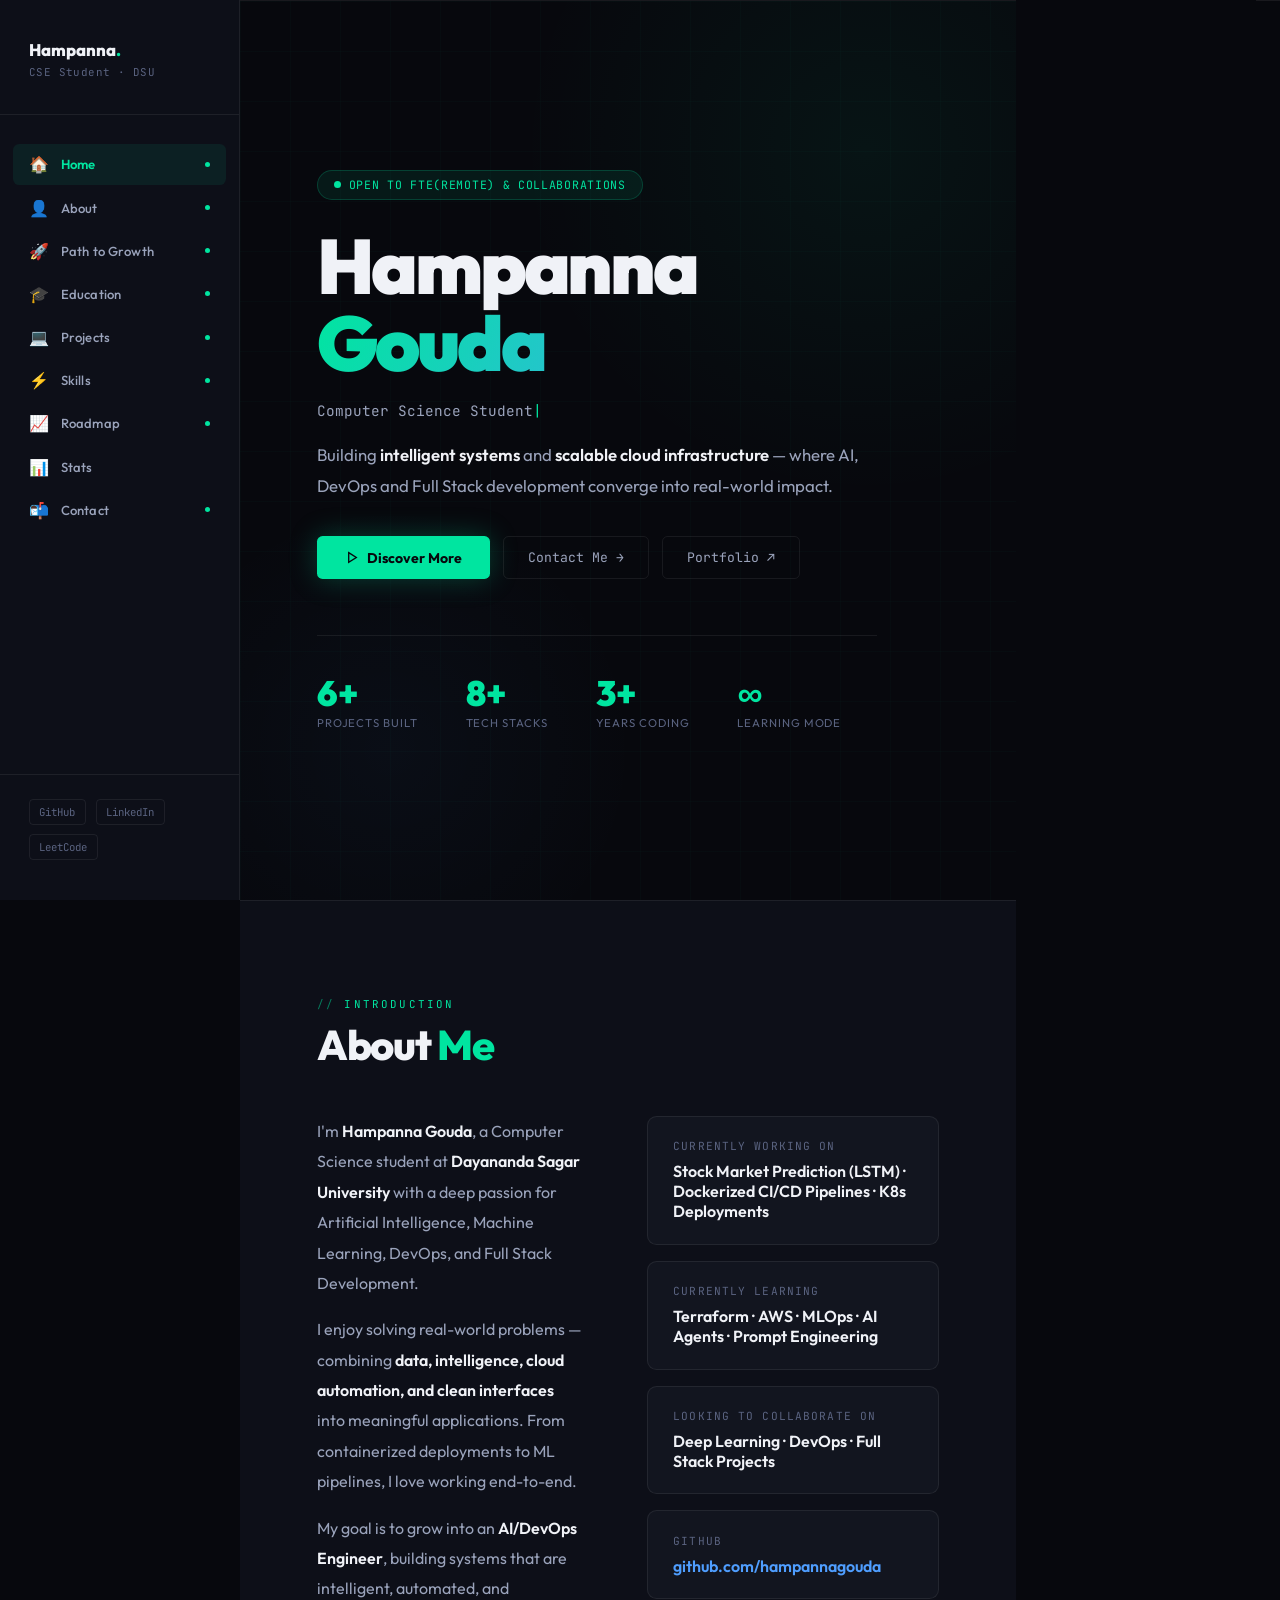
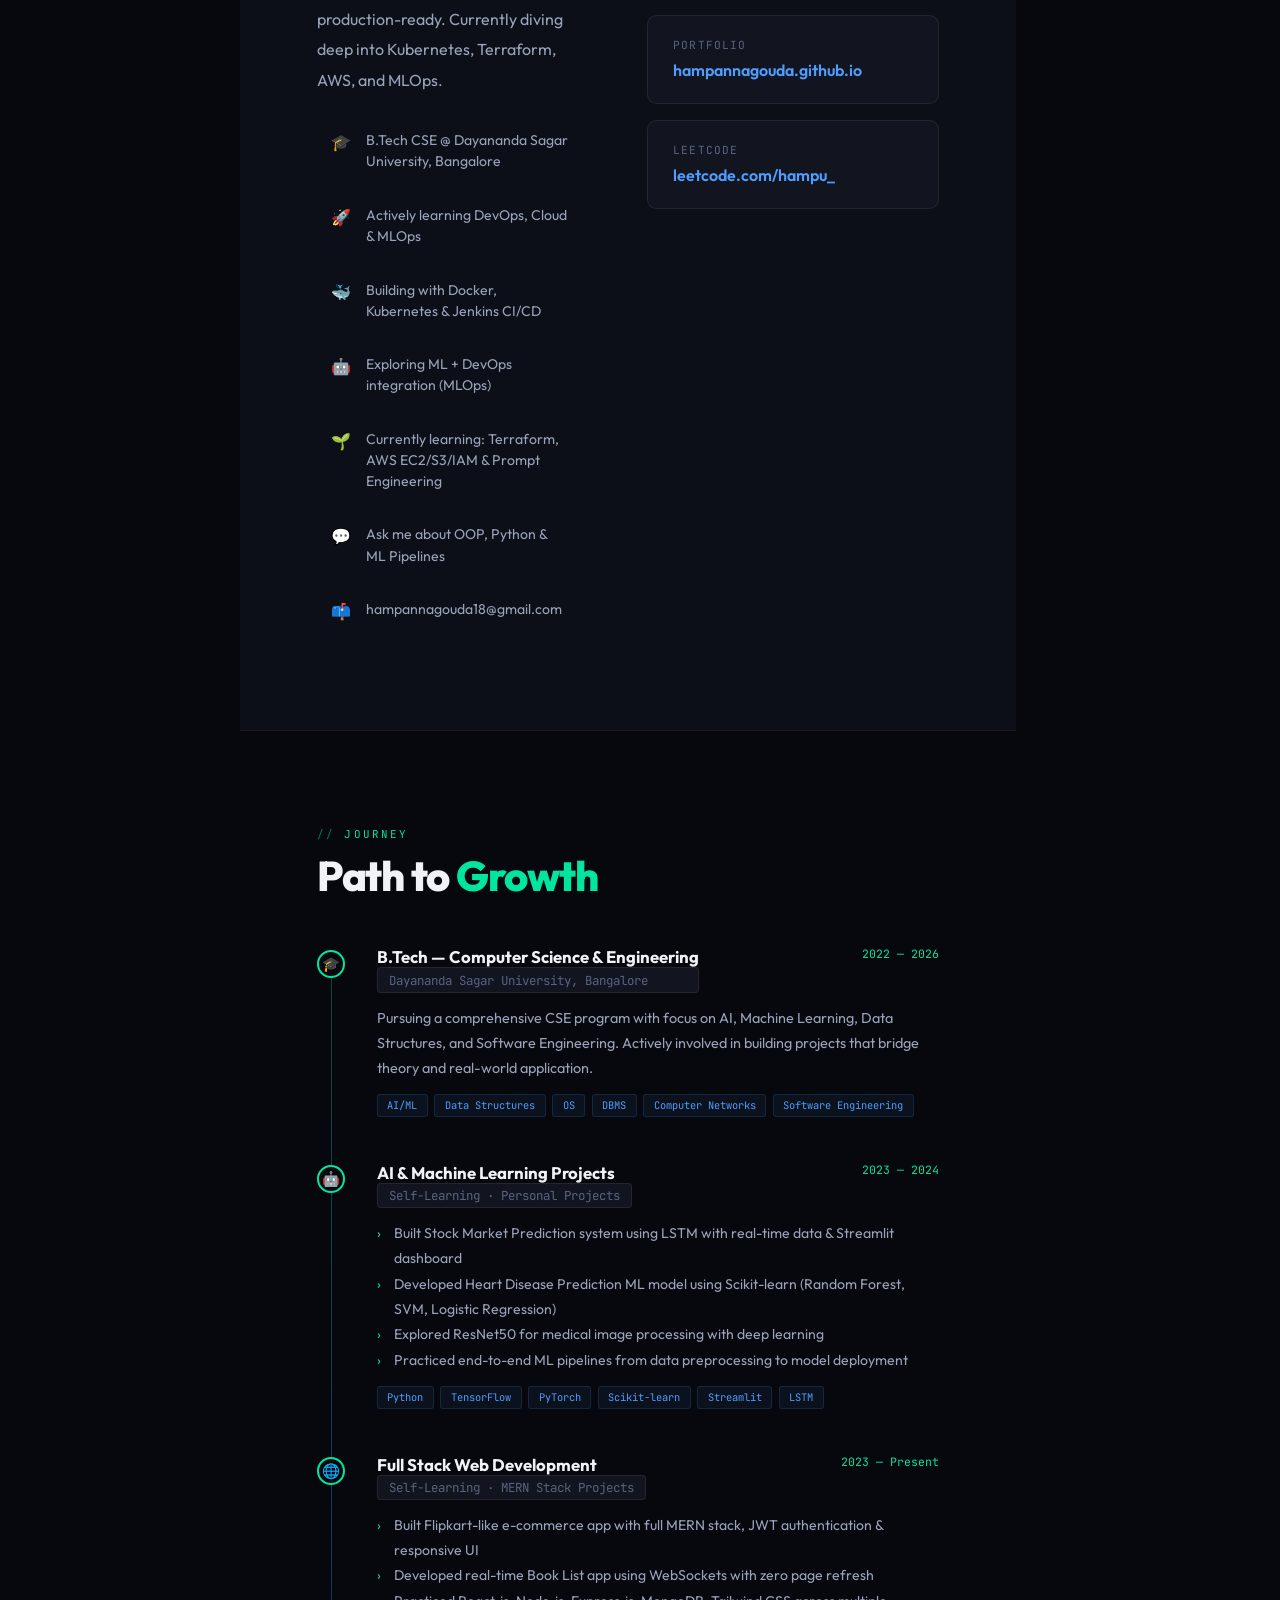
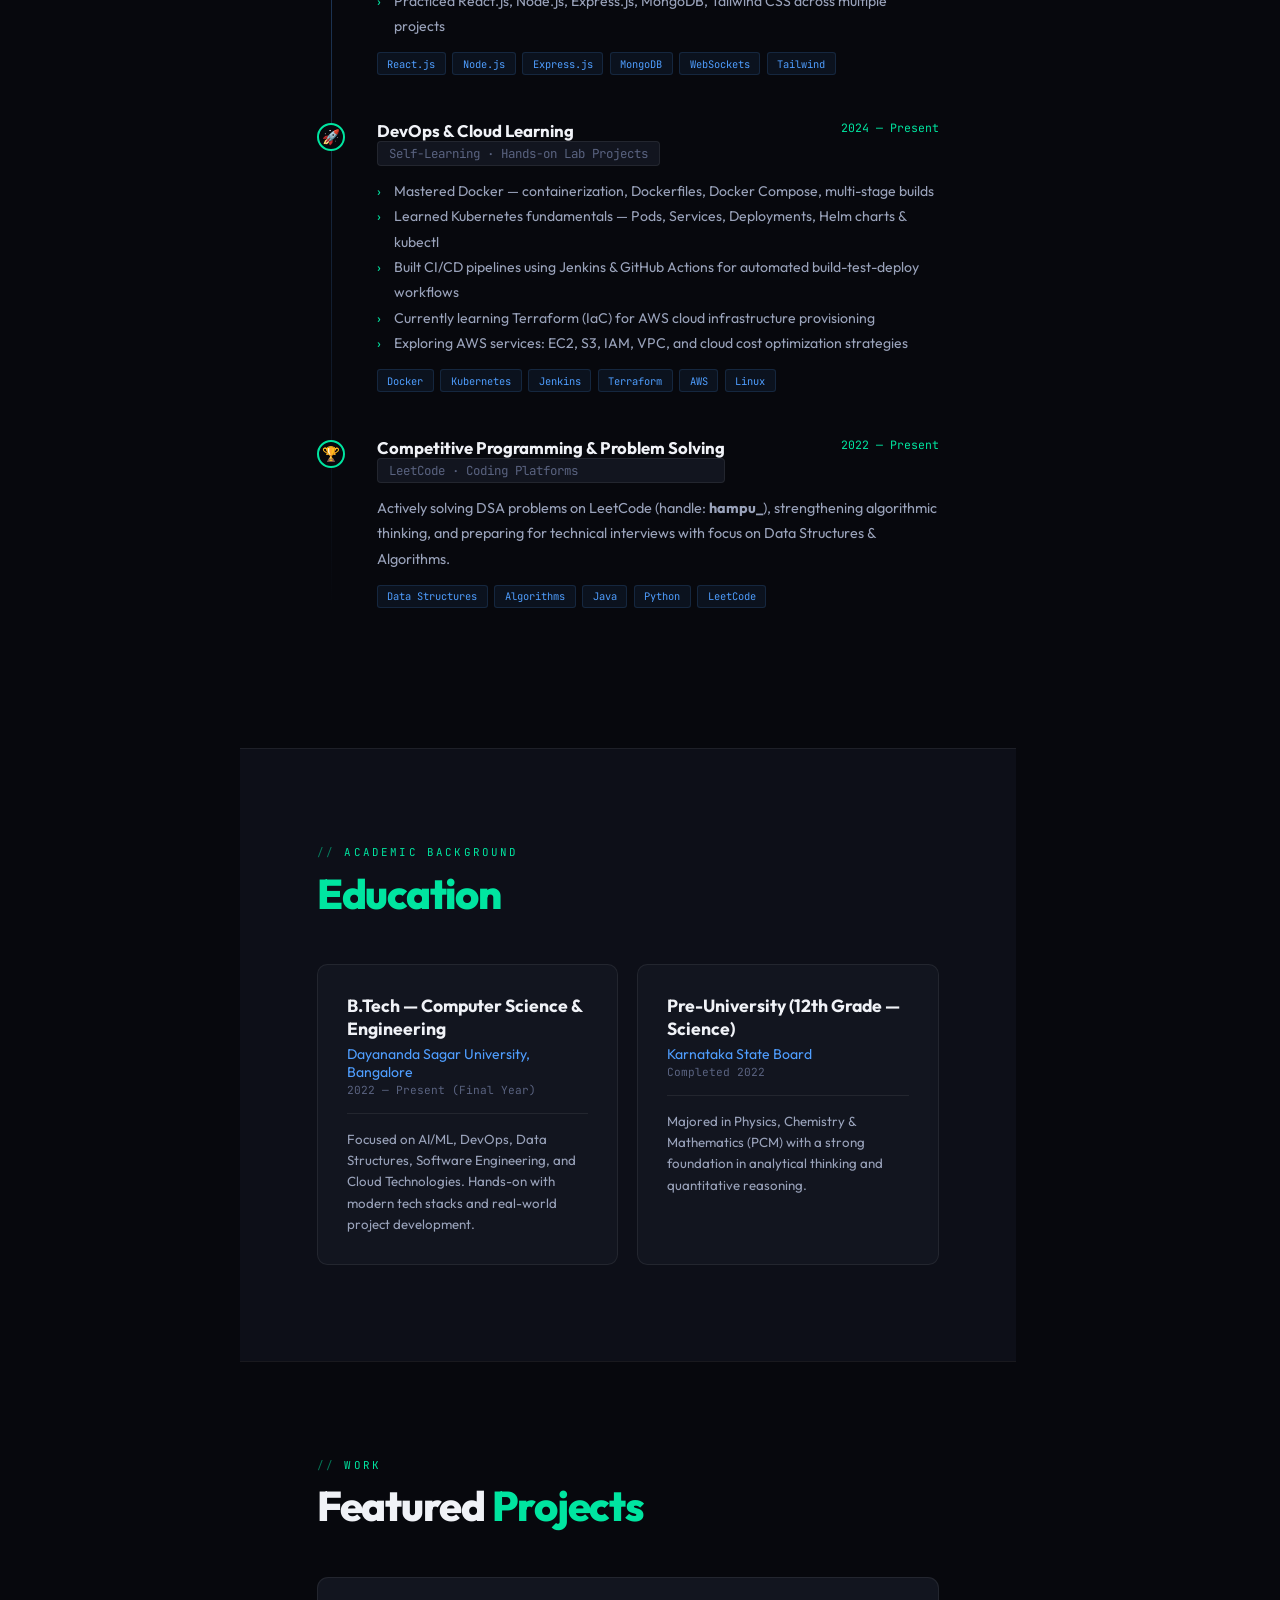
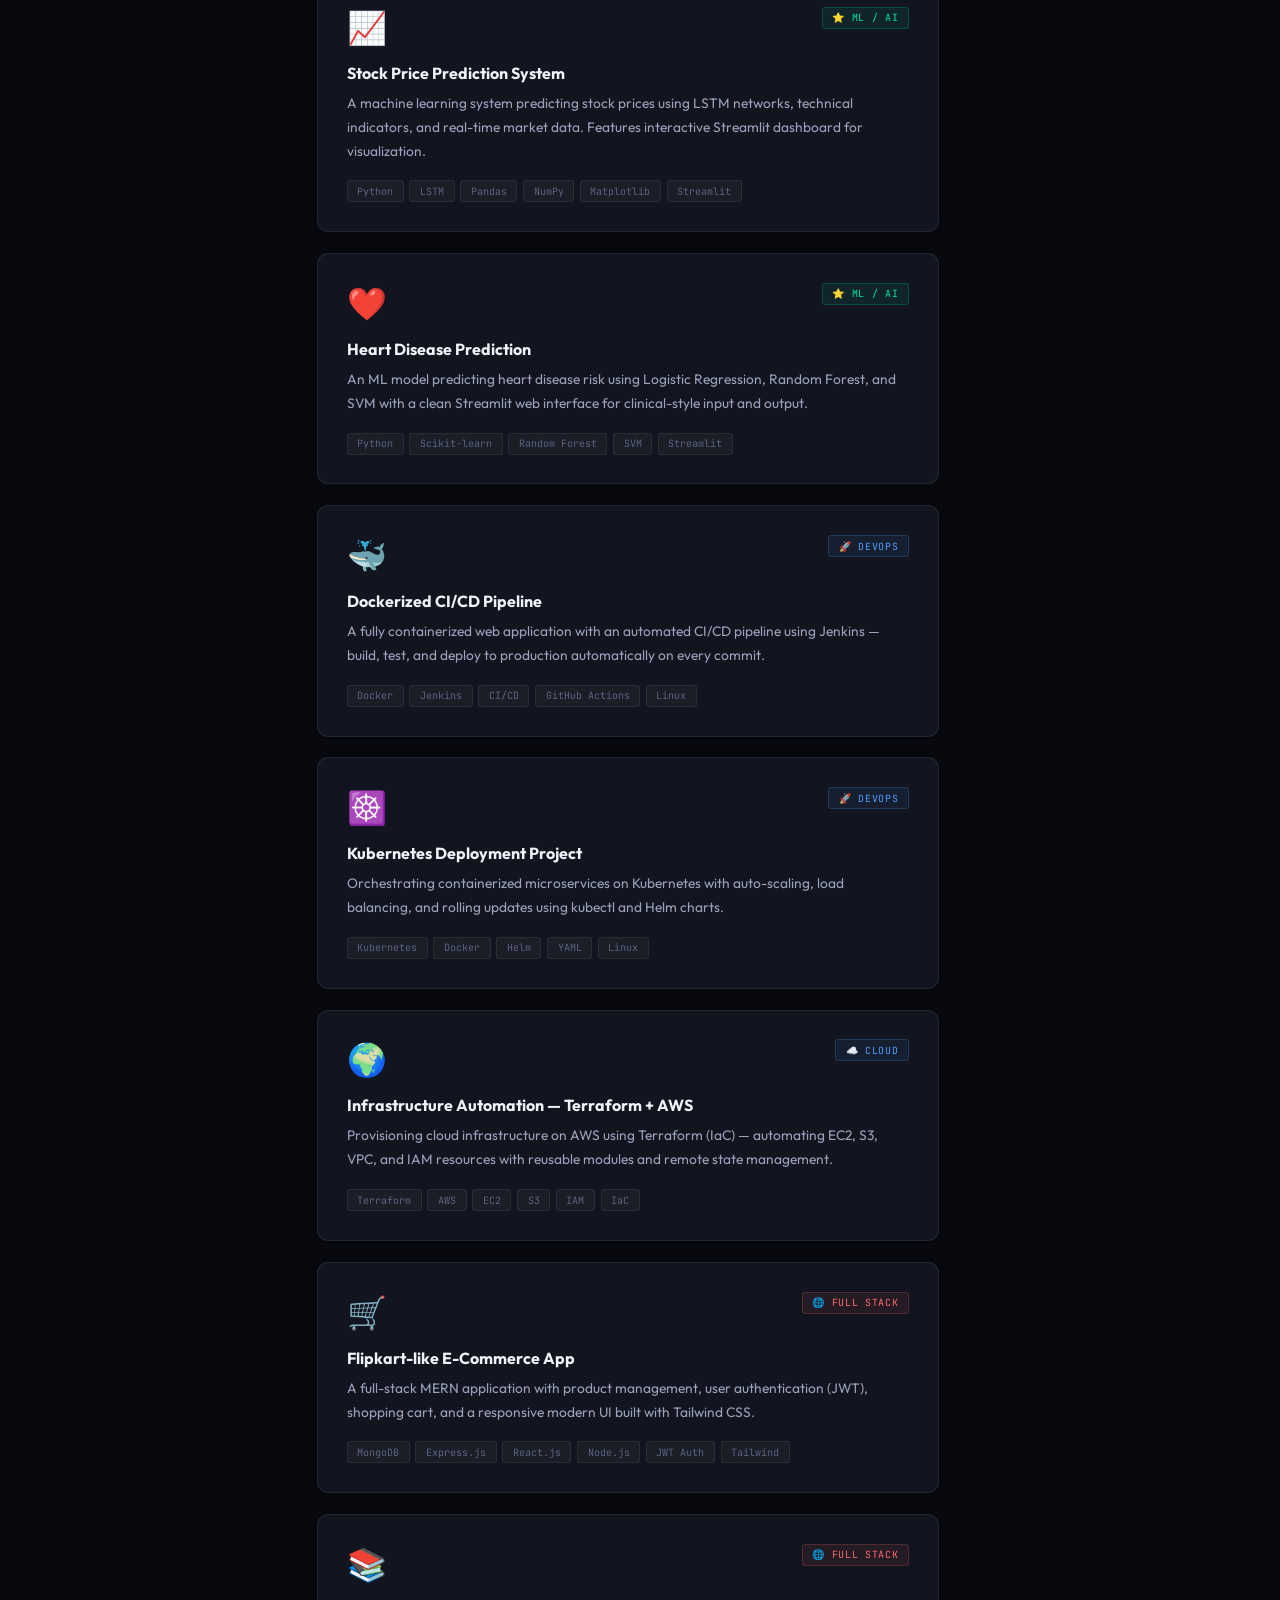
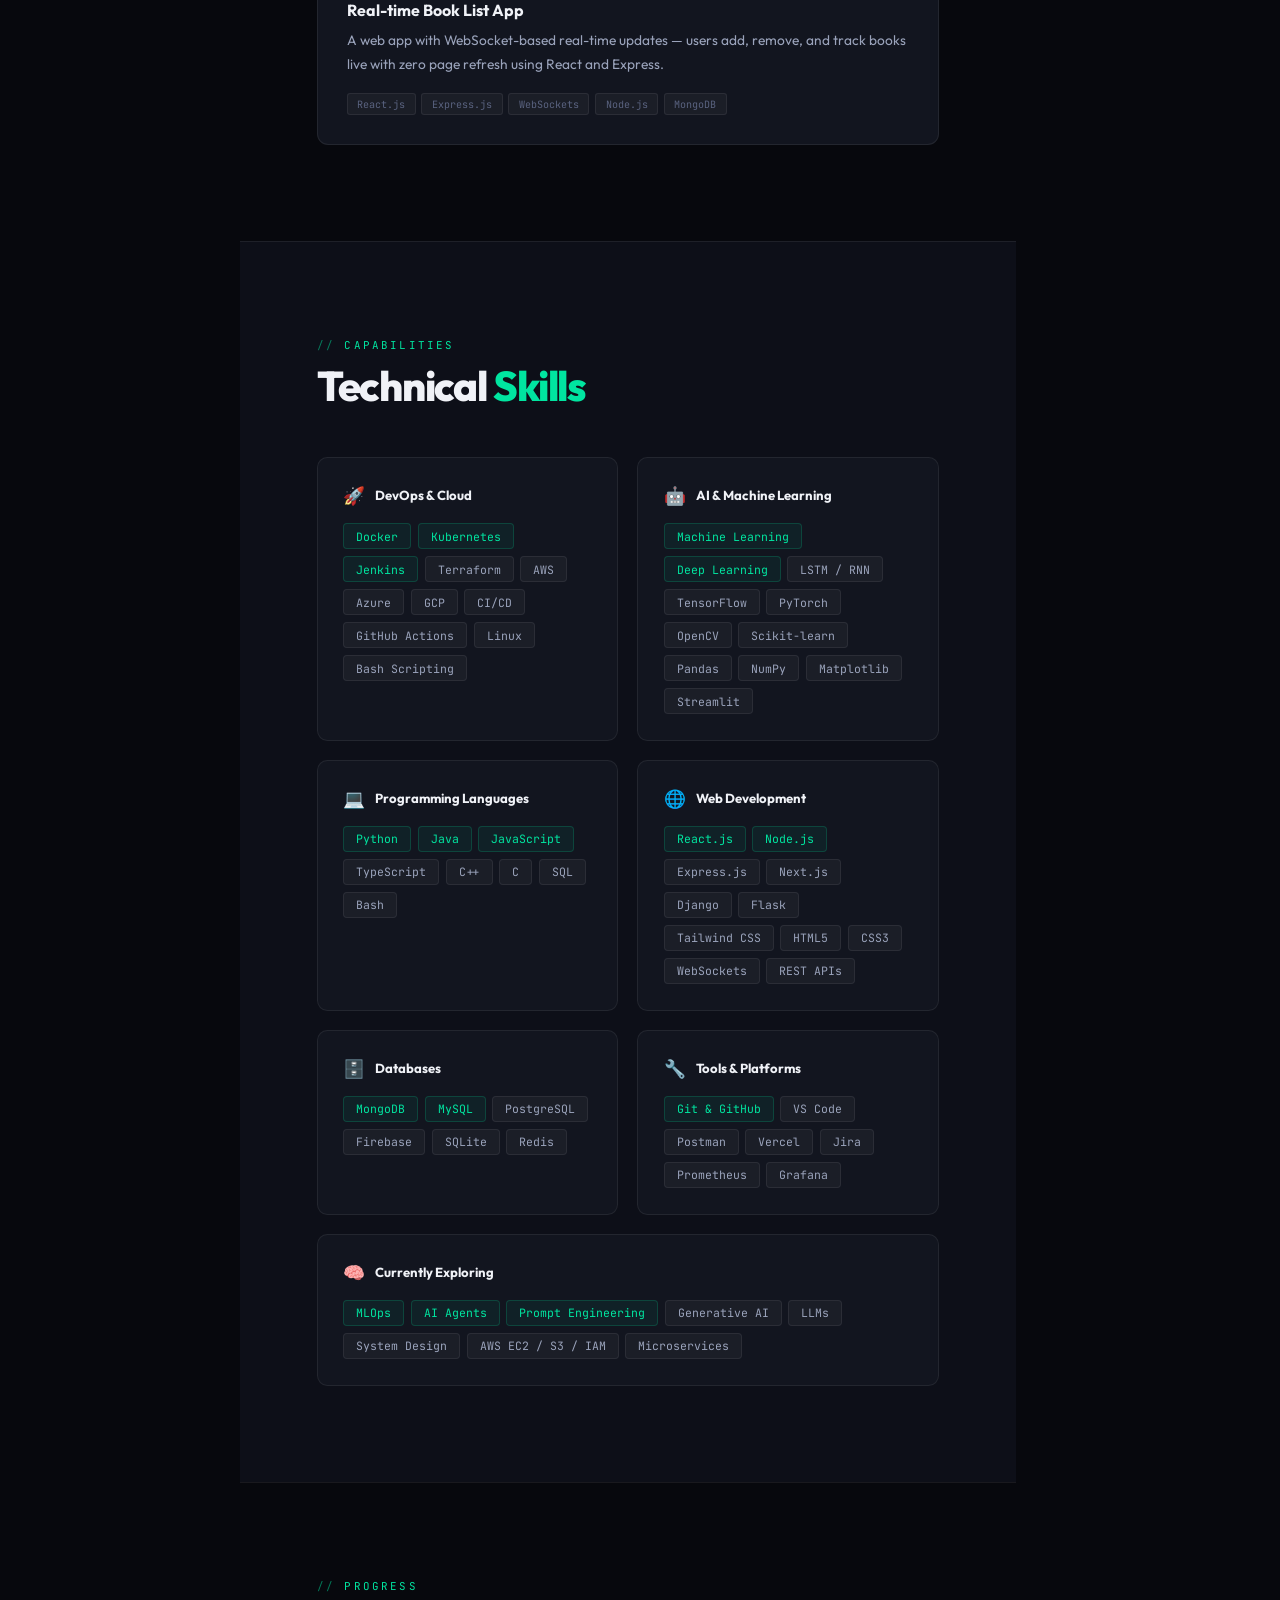
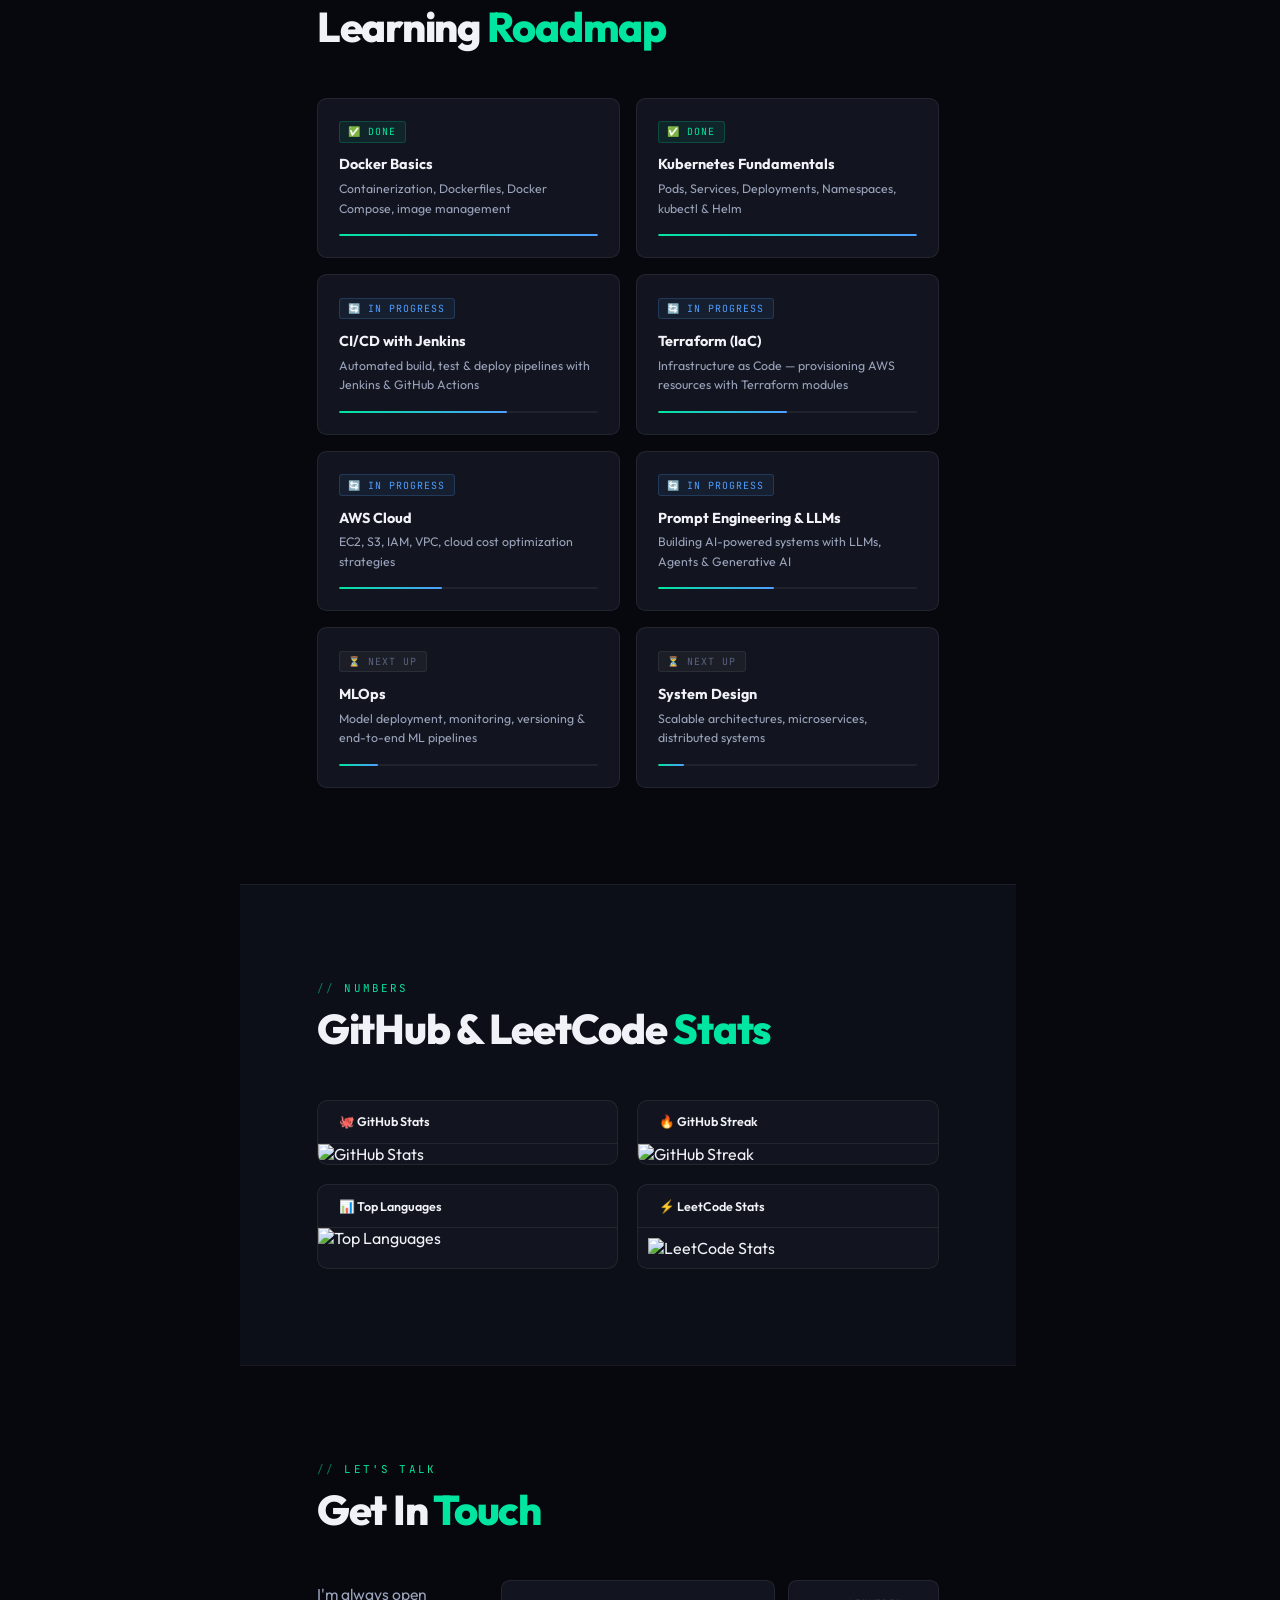
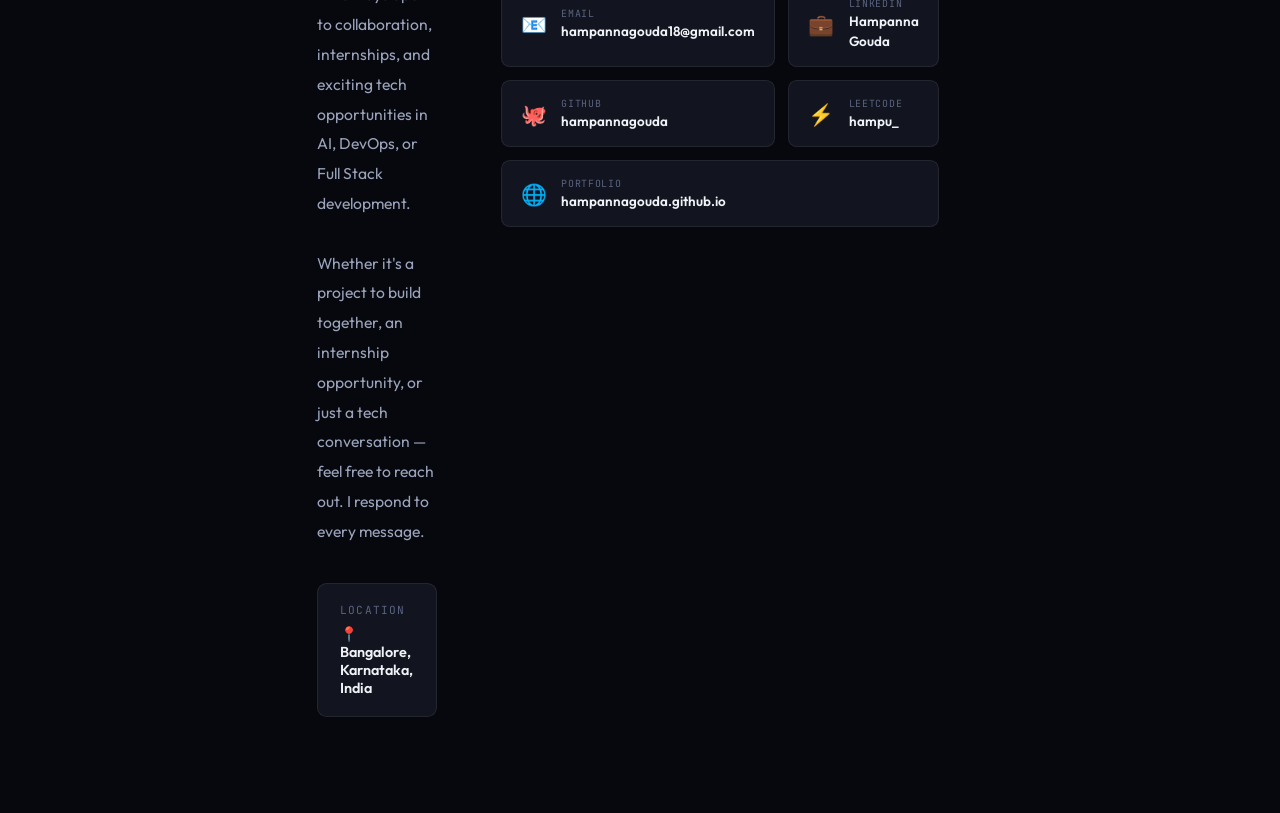
==== index_latest.html @ 4ae6ae16 "added the latest portfolio - testing" ====
<!DOCTYPE html>
<html lang="en">

<head>
  <meta charset="UTF-8" />
  <meta name="viewport" content="width=device-width, initial-scale=1.0" />
  <title>Hampanna Gouda — CSE Student | AI & ML | DevOps | Full Stack</title>
  <link rel="preconnect" href="https://fonts.googleapis.com" />
  <link
    href="https://fonts.googleapis.com/css2?family=Outfit:wght@300;400;500;600;700;800;900&family=JetBrains+Mono:wght@400;500;600;700&display=swap"
    rel="stylesheet" />
  <style>
    :root {
      --bg: #07080d;
      --bg2: #0d0f18;
      --surface: #12151f;
      --surface2: #181c28;
      --border: rgba(255, 255, 255, 0.07);
      --accent: #00e5a0;
      --accent2: #4f9eff;
      --accent3: #ff6b6b;
      --text: #f0f2f7;
      --text2: #9aa3bb;
      --text3: #5a6380;
      --nav-w: 240px;
    }

    *,
    *::before,
    *::after {
      box-sizing: border-box;
      margin: 0;
      padding: 0;
    }

    html {
      scroll-behavior: smooth;
      font-size: 16px;
    }

    body {
      background: var(--bg);
      color: var(--text);
      font-family: 'Outfit', sans-serif;
      overflow-x: hidden;
      display: flex;
    }

    /* ── SCROLLBAR ── */
    ::-webkit-scrollbar {
      width: 4px;
    }

    ::-webkit-scrollbar-track {
      background: var(--bg);
    }

    ::-webkit-scrollbar-thumb {
      background: var(--accent);
      border-radius: 2px;
    }

    /* ── SIDE NAV ── */
    #sidenav {
      position: fixed;
      top: 0;
      left: 0;
      bottom: 0;
      width: var(--nav-w);
      background: var(--bg2);
      border-right: 1px solid var(--border);
      display: flex;
      flex-direction: column;
      padding: 2.5rem 0;
      z-index: 100;
    }

    .nav-brand {
      padding: 0 1.8rem 2.2rem;
      border-bottom: 1px solid var(--border);
      margin-bottom: 1.8rem;
    }

    .nav-brand-name {
      font-size: 1.05rem;
      font-weight: 800;
      color: var(--text);
      line-height: 1.2;
    }

    .nav-brand-name span {
      color: var(--accent);
    }

    .nav-brand-title {
      font-size: .68rem;
      color: var(--text3);
      font-family: 'JetBrains Mono', monospace;
      margin-top: .3rem;
      letter-spacing: .04em;
    }

    .nav-links {
      list-style: none;
      flex: 1;
      display: flex;
      flex-direction: column;
      gap: .15rem;
      padding: 0 .8rem;
    }

    .nav-links li a {
      display: flex;
      align-items: center;
      gap: .75rem;
      padding: .65rem 1rem;
      border-radius: .4rem;
      font-size: .82rem;
      font-weight: 500;
      color: var(--text2);
      text-decoration: none;
      transition: all .2s;
      letter-spacing: .01em;
    }

    .nav-links li a .nav-icon {
      font-size: 1rem;
      min-width: 1.2rem;
    }

    .nav-links li a:hover,
    .nav-links li a.active {
      background: rgba(0, 229, 160, .08);
      color: var(--accent);
    }

    .nav-links li a.active {
      font-weight: 600;
    }

    .nav-links li a .nav-dot {
      margin-left: auto;
      width: 5px;
      height: 5px;
      border-radius: 50%;
      background: var(--accent);
      opacity: 0;
      transition: opacity .2s;
    }

    .nav-links li a.active .nav-dot {
      opacity: 1;
    }

    .nav-footer {
      padding: 1.5rem 1.8rem 0;
      border-top: 1px solid var(--border);
      margin-top: 1rem;
    }

    .nav-footer-links {
      display: flex;
      gap: .6rem;
      flex-wrap: wrap;
    }

    .nav-footer-links a {
      font-size: .67rem;
      font-family: 'JetBrains Mono', monospace;
      color: var(--text3);
      text-decoration: none;
      padding: .3rem .6rem;
      border: 1px solid var(--border);
      border-radius: .25rem;
      transition: all .2s;
    }

    .nav-footer-links a:hover {
      color: var(--accent);
      border-color: var(--accent);
    }

    /* ── MAIN CONTENT ── */
    main {
      margin-left: var(--nav-w);
      flex: 1;
      min-height: 100vh;
    }

    /* ── HERO ── */
    #hero {
      min-height: 100vh;
      display: flex;
      align-items: center;
      position: relative;
      padding: 5rem 6vw;
      overflow: hidden;
    }

    .hero-grid-bg {
      position: absolute;
      inset: 0;
      background-image:
        linear-gradient(rgba(0, 229, 160, .018) 1px, transparent 1px),
        linear-gradient(90deg, rgba(0, 229, 160, .018) 1px, transparent 1px);
      background-size: 50px 50px;
      pointer-events: none;
    }

    .hero-glow {
      position: absolute;
      width: 700px;
      height: 700px;
      background: radial-gradient(circle, rgba(0, 229, 160, .055) 0%, transparent 70%);
      top: -200px;
      right: -200px;
      pointer-events: none;
    }

    .hero-glow2 {
      position: absolute;
      width: 500px;
      height: 500px;
      background: radial-gradient(circle, rgba(79, 158, 255, .04) 0%, transparent 70%);
      bottom: -100px;
      left: -100px;
      pointer-events: none;
    }

    .hero-content {
      position: relative;
      z-index: 1;
      max-width: 700px;
    }

    .hero-badge {
      display: inline-flex;
      align-items: center;
      gap: .5rem;
      background: rgba(0, 229, 160, .08);
      border: 1px solid rgba(0, 229, 160, .2);
      color: var(--accent);
      font-size: .72rem;
      font-family: 'JetBrains Mono', monospace;
      padding: .4rem 1rem;
      border-radius: 2rem;
      margin-bottom: 1.8rem;
      letter-spacing: .06em;
      text-transform: uppercase;
      animation: fadeUp .5s both;
    }

    .hero-badge::before {
      content: '';
      width: 7px;
      height: 7px;
      background: var(--accent);
      border-radius: 50%;
      animation: pulse 2s infinite;
    }

    .hero-name {
      font-size: clamp(2.8rem, 6vw, 5.5rem);
      font-weight: 900;
      line-height: 1;
      letter-spacing: -.04em;
      margin-bottom: .6rem;
      animation: fadeUp .5s .07s both;
    }

    .hero-name-first {
      color: var(--text);
      display: block;
    }

    .hero-name-last {
      display: block;
      background: linear-gradient(120deg, var(--accent) 0%, var(--accent2) 100%);
      -webkit-background-clip: text;
      -webkit-text-fill-color: transparent;
      background-clip: text;
    }

    .hero-role {
      font-family: 'JetBrains Mono', monospace;
      font-size: .9rem;
      color: var(--text2);
      margin: 1.2rem 0;
      animation: fadeUp .5s .14s both;
      min-height: 1.4em;
    }

    .typed-cursor {
      color: var(--accent);
      animation: blink 1s infinite;
    }

    .hero-tagline {
      font-size: 1.05rem;
      color: var(--text2);
      line-height: 1.8;
      max-width: 560px;
      margin-bottom: 2.2rem;
      animation: fadeUp .5s .21s both;
    }

    .hero-tagline strong {
      color: var(--text);
      font-weight: 600;
    }

    .hero-actions {
      display: flex;
      gap: .8rem;
      flex-wrap: wrap;
      animation: fadeUp .5s .28s both;
    }

    .btn-primary {
      display: inline-flex;
      align-items: center;
      gap: .5rem;
      padding: .75rem 1.8rem;
      background: var(--accent);
      color: #07080d;
      font-weight: 700;
      font-size: .88rem;
      border-radius: .35rem;
      text-decoration: none;
      transition: transform .2s, box-shadow .2s;
      box-shadow: 0 0 28px rgba(0, 229, 160, .25);
    }

    .btn-primary:hover {
      transform: translateY(-2px);
      box-shadow: 0 0 45px rgba(0, 229, 160, .38);
    }

    .btn-outline {
      display: inline-flex;
      align-items: center;
      gap: .5rem;
      padding: .75rem 1.5rem;
      border: 1px solid var(--border);
      color: var(--text2);
      font-size: .82rem;
      border-radius: .35rem;
      text-decoration: none;
      transition: all .2s;
      font-family: 'JetBrains Mono', monospace;
    }

    .btn-outline:hover {
      border-color: var(--accent);
      color: var(--accent);
      background: rgba(0, 229, 160, .05);
    }

    .hero-kpis {
      display: flex;
      gap: 3rem;
      margin-top: 3.5rem;
      padding-top: 2.5rem;
      border-top: 1px solid var(--border);
      animation: fadeUp .5s .36s both;
    }

    .kpi-val {
      font-size: 2.2rem;
      font-weight: 900;
      color: var(--accent);
      line-height: 1;
      display: block;
    }

    .kpi-lbl {
      font-size: .71rem;
      color: var(--text3);
      text-transform: uppercase;
      letter-spacing: .08em;
      margin-top: .3rem;
    }

    /* ── SECTIONS (shared) ── */
    section {
      padding: 6rem 6vw;
      border-top: 1px solid var(--border);
    }

    .sec-eyebrow {
      font-family: 'JetBrains Mono', monospace;
      font-size: .68rem;
      color: var(--accent);
      letter-spacing: .2em;
      text-transform: uppercase;
      margin-bottom: .7rem;
      opacity: .9;
    }

    .sec-eyebrow::before {
      content: '// ';
      opacity: .5;
    }

    .sec-title {
      font-size: clamp(1.8rem, 3.5vw, 2.6rem);
      font-weight: 800;
      letter-spacing: -.03em;
      line-height: 1.1;
      margin-bottom: 3rem;
    }

    .sec-title em {
      font-style: normal;
      color: var(--accent);
    }

    /* ── ABOUT ── */
    #about {
      background: var(--bg2);
    }

    .about-layout {
      display: grid;
      grid-template-columns: 1fr 1.1fr;
      gap: 4rem;
      align-items: start;
    }

    .about-summary {
      color: var(--text2);
      line-height: 1.9;
      font-size: 1rem;
    }

    .about-summary p {
      margin-bottom: 1rem;
    }

    .about-summary strong {
      color: var(--text);
      font-weight: 600;
    }

    .about-highlights {
      display: flex;
      flex-direction: column;
      gap: .6rem;
      margin-top: 1.5rem;
    }

    .highlight-row {
      display: flex;
      align-items: flex-start;
      gap: .8rem;
      font-size: .88rem;
      color: var(--text2);
      line-height: 1.5;
      padding: .65rem .8rem;
      border-radius: .35rem;
      border: 1px solid transparent;
      transition: border-color .2s, background .2s;
    }

    .highlight-row:hover {
      border-color: var(--border);
      background: var(--surface);
    }

    .highlight-row .hi {
      font-size: 1rem;
      min-width: 1.4rem;
    }

    .about-right {
      display: flex;
      flex-direction: column;
      gap: 1rem;
    }

    .stat-card {
      background: var(--surface);
      border: 1px solid var(--border);
      border-radius: .6rem;
      padding: 1.4rem 1.6rem;
      transition: border-color .2s;
    }

    .stat-card:hover {
      border-color: rgba(0, 229, 160, .3);
    }

    .stat-card-label {
      font-size: .7rem;
      font-family: 'JetBrains Mono', monospace;
      color: var(--text3);
      text-transform: uppercase;
      letter-spacing: .1em;
      margin-bottom: .5rem;
    }

    .stat-card-value {
      font-size: 1rem;
      color: var(--text);
      font-weight: 600;
    }

    .stat-card-value a {
      color: var(--accent2);
      text-decoration: none;
    }

    .stat-card-value a:hover {
      text-decoration: underline;
    }

    /* ── PATH TO GROWTH (timeline) ── */
    #path {
      background: var(--bg);
    }

    .timeline {
      position: relative;
      margin-top: .5rem;
    }

    .timeline::before {
      content: '';
      position: absolute;
      left: 14px;
      top: 8px;
      bottom: 0;
      width: 1px;
      background: linear-gradient(to bottom, var(--accent), var(--accent2), transparent);
      opacity: .3;
    }

    .tl-item {
      display: flex;
      gap: 2rem;
      margin-bottom: 2.8rem;
      position: relative;
    }

    .tl-dot-col {
      display: flex;
      flex-direction: column;
      align-items: center;
      padding-top: .2rem;
    }

    .tl-dot {
      width: 28px;
      height: 28px;
      border-radius: 50%;
      border: 2px solid var(--accent);
      background: var(--bg);
      display: flex;
      align-items: center;
      justify-content: center;
      font-size: .9rem;
      flex-shrink: 0;
      z-index: 1;
      transition: background .2s;
    }

    .tl-item:hover .tl-dot {
      background: rgba(0, 229, 160, .1);
    }

    .tl-body {
      flex: 1;
    }

    .tl-header {
      display: flex;
      align-items: flex-start;
      gap: 1rem;
      flex-wrap: wrap;
      margin-bottom: .8rem;
    }

    .tl-title {
      font-size: 1.05rem;
      font-weight: 700;
      color: var(--text);
    }

    .tl-org {
      font-size: .78rem;
      font-family: 'JetBrains Mono', monospace;
      color: var(--text3);
      background: var(--surface);
      border: 1px solid var(--border);
      padding: .2rem .7rem;
      border-radius: .25rem;
    }

    .tl-period {
      margin-left: auto;
      font-size: .72rem;
      font-family: 'JetBrains Mono', monospace;
      color: var(--accent);
      white-space: nowrap;
    }

    .tl-desc {
      color: var(--text2);
      font-size: .9rem;
      line-height: 1.75;
    }

    .tl-tags {
      display: flex;
      flex-wrap: wrap;
      gap: .4rem;
      margin-top: .8rem;
    }

    .tl-tag {
      font-size: .65rem;
      font-family: 'JetBrains Mono', monospace;
      padding: .22rem .6rem;
      border-radius: .2rem;
      background: rgba(79, 158, 255, .07);
      border: 1px solid rgba(79, 158, 255, .15);
      color: var(--accent2);
    }

    .tl-bullets {
      list-style: none;
      color: var(--text2);
      font-size: .88rem;
      line-height: 1.8;
      margin-top: .5rem;
    }

    .tl-bullets li {
      padding-left: 1.1rem;
      position: relative;
    }

    .tl-bullets li::before {
      content: '›';
      position: absolute;
      left: 0;
      color: var(--accent);
    }

    /* ── EDUCATION ── */
    #education {
      background: var(--bg2);
    }

    .edu-grid {
      display: grid;
      grid-template-columns: repeat(auto-fit, minmax(300px, 1fr));
      gap: 1.2rem;
    }

    .edu-card {
      background: var(--surface);
      border: 1px solid var(--border);
      border-radius: .65rem;
      padding: 1.8rem;
      transition: border-color .2s, transform .2s;
    }

    .edu-card:hover {
      border-color: rgba(0, 229, 160, .3);
      transform: translateY(-3px);
    }

    .edu-degree {
      font-size: 1.1rem;
      font-weight: 700;
      color: var(--text);
      margin-bottom: .3rem;
    }

    .edu-school {
      font-size: .88rem;
      color: var(--accent2);
      margin-bottom: .15rem;
    }

    .edu-year {
      font-size: .7rem;
      font-family: 'JetBrains Mono', monospace;
      color: var(--text3);
      margin-bottom: 1rem;
    }

    .edu-note {
      font-size: .83rem;
      color: var(--text2);
      line-height: 1.6;
      padding-top: .9rem;
      border-top: 1px solid var(--border);
    }

    /* ── CERTIFICATIONS ── */
    .cert-grid {
      display: grid;
      grid-template-columns: repeat(auto-fit, minmax(220px, 1fr));
      gap: .8rem;
      margin-top: 2rem;
    }

    .cert-card {
      background: var(--surface);
      border: 1px solid var(--border);
      border-radius: .5rem;
      padding: 1rem 1.2rem;
      display: flex;
      gap: .7rem;
      align-items: flex-start;
      transition: border-color .2s;
    }

    .cert-card:hover {
      border-color: rgba(0, 229, 160, .25);
    }

    .cert-icon {
      font-size: 1.2rem;
      margin-top: .1rem;
      flex-shrink: 0;
    }

    .cert-name {
      font-size: .82rem;
      font-weight: 600;
      color: var(--text);
    }

    .cert-issuer {
      font-size: .7rem;
      color: var(--text3);
      margin-top: .1rem;
    }

    /* ── PROJECTS ── */
    #projects {
      background: var(--bg);
    }

    .projects-grid {
      display: grid;
      grid-template-columns: repeat(auto-fit, minmax(320px, 1fr));
      gap: 1.3rem;
    }

    .proj-card {
      background: var(--surface);
      border: 1px solid var(--border);
      border-radius: .7rem;
      padding: 1.8rem;
      transition: border-color .2s, transform .2s, box-shadow .2s;
      display: flex;
      flex-direction: column;
    }

    .proj-card:hover {
      border-color: rgba(0, 229, 160, .25);
      transform: translateY(-4px);
      box-shadow: 0 20px 50px rgba(0, 0, 0, .3);
    }

    .proj-top {
      display: flex;
      align-items: flex-start;
      justify-content: space-between;
      margin-bottom: 1rem;
    }

    .proj-icon {
      font-size: 2rem;
    }

    .proj-badge {
      font-size: .62rem;
      font-family: 'JetBrains Mono', monospace;
      padding: .22rem .6rem;
      border-radius: .2rem;
      letter-spacing: .07em;
      text-transform: uppercase;
    }

    .badge-ml {
      background: rgba(0, 229, 160, .08);
      border: 1px solid rgba(0, 229, 160, .2);
      color: var(--accent);
    }

    .badge-devops {
      background: rgba(79, 158, 255, .08);
      border: 1px solid rgba(79, 158, 255, .2);
      color: var(--accent2);
    }

    .badge-fullstack {
      background: rgba(255, 107, 107, .08);
      border: 1px solid rgba(255, 107, 107, .2);
      color: var(--accent3);
    }

    .proj-title {
      font-size: 1rem;
      font-weight: 700;
      margin-bottom: .5rem;
    }

    .proj-desc {
      font-size: .86rem;
      color: var(--text2);
      line-height: 1.75;
      flex: 1;
      margin-bottom: 1.1rem;
    }

    .proj-tech {
      display: flex;
      flex-wrap: wrap;
      gap: .35rem;
    }

    .tech-tag {
      font-size: .63rem;
      font-family: 'JetBrains Mono', monospace;
      padding: .22rem .6rem;
      border-radius: .2rem;
      background: rgba(255, 255, 255, .04);
      border: 1px solid var(--border);
      color: var(--text3);
      transition: all .15s;
    }

    .tech-tag:hover {
      color: var(--text);
      border-color: rgba(255, 255, 255, .18);
    }

    /* ── SKILLS ── */
    #skills {
      background: var(--bg2);
    }

    .skills-layout {
      display: grid;
      grid-template-columns: 1fr 1fr;
      gap: 1.2rem;
    }

    .skill-group {
      background: var(--surface);
      border: 1px solid var(--border);
      border-radius: .65rem;
      padding: 1.6rem;
      transition: border-color .2s;
    }

    .skill-group:hover {
      border-color: rgba(0, 229, 160, .2);
    }

    .skill-group-title {
      font-size: .82rem;
      font-weight: 700;
      color: var(--text);
      margin-bottom: 1rem;
      display: flex;
      align-items: center;
      gap: .6rem;
    }

    .skill-group-title .sg-icon {
      font-size: 1.1rem;
    }

    .skill-pills {
      display: flex;
      flex-wrap: wrap;
      gap: .4rem;
    }

    .skill-pill {
      font-size: .72rem;
      font-family: 'JetBrains Mono', monospace;
      padding: .3rem .75rem;
      border-radius: .25rem;
      background: rgba(255, 255, 255, .04);
      border: 1px solid var(--border);
      color: var(--text2);
      transition: all .2s;
    }

    .skill-pill:hover {
      background: rgba(0, 229, 160, .07);
      border-color: rgba(0, 229, 160, .25);
      color: var(--accent);
    }

    .skill-pill.hot {
      background: rgba(0, 229, 160, .06);
      border-color: rgba(0, 229, 160, .18);
      color: var(--accent);
    }

    /* ── ROADMAP ── */
    #roadmap {
      background: var(--bg);
    }

    .roadmap-grid {
      display: grid;
      grid-template-columns: repeat(auto-fit, minmax(230px, 1fr));
      gap: 1rem;
    }

    .rm-card {
      background: var(--surface);
      border: 1px solid var(--border);
      border-radius: .6rem;
      padding: 1.3rem;
      transition: border-color .2s, transform .2s;
    }

    .rm-card:hover {
      border-color: rgba(0, 229, 160, .25);
      transform: translateY(-2px);
    }

    .rm-status {
      font-size: .62rem;
      font-family: 'JetBrains Mono', monospace;
      letter-spacing: .1em;
      text-transform: uppercase;
      padding: .2rem .55rem;
      border-radius: .2rem;
      display: inline-block;
      margin-bottom: .8rem;
    }

    .rm-done {
      background: rgba(0, 229, 160, .08);
      border: 1px solid rgba(0, 229, 160, .2);
      color: var(--accent);
    }

    .rm-progress {
      background: rgba(79, 158, 255, .08);
      border: 1px solid rgba(79, 158, 255, .2);
      color: var(--accent2);
    }

    .rm-soon {
      background: rgba(255, 255, 255, .04);
      border: 1px solid var(--border);
      color: var(--text3);
    }

    .rm-title {
      font-size: .9rem;
      font-weight: 700;
      margin-bottom: .35rem;
    }

    .rm-desc {
      font-size: .77rem;
      color: var(--text2);
      line-height: 1.6;
    }

    .rm-bar {
      height: 2px;
      background: rgba(255, 255, 255, .06);
      border-radius: 2px;
      margin-top: 1rem;
      overflow: hidden;
    }

    .rm-fill {
      height: 100%;
      border-radius: 2px;
      background: linear-gradient(90deg, var(--accent), var(--accent2));
    }

    /* ── STATS ── */
    #stats {
      background: var(--bg2);
    }

    .stats-grid {
      display: grid;
      grid-template-columns: 1fr 1fr;
      gap: 1.2rem;
    }

    .stats-card {
      background: var(--surface);
      border: 1px solid var(--border);
      border-radius: .65rem;
      overflow: hidden;
      transition: border-color .2s;
    }

    .stats-card:hover {
      border-color: rgba(0, 229, 160, .2);
    }

    .stats-card-hdr {
      padding: .85rem 1.3rem;
      border-bottom: 1px solid var(--border);
      font-size: .78rem;
      font-weight: 600;
      display: flex;
      align-items: center;
      gap: .5rem;
    }

    .stats-card img {
      width: 100%;
      display: block;
      background: var(--surface);
    }

    /* ── CONTACT ── */
    #contact {
      background: var(--bg);
    }

    .contact-layout {
      display: grid;
      grid-template-columns: 1fr 1.3fr;
      gap: 4rem;
      align-items: start;
    }

    .contact-intro {
      font-size: .98rem;
      color: var(--text2);
      line-height: 1.9;
    }

    .contact-grid {
      display: grid;
      grid-template-columns: 1fr 1fr;
      gap: .8rem;
    }

    .contact-card {
      display: flex;
      align-items: center;
      gap: .9rem;
      background: var(--surface);
      border: 1px solid var(--border);
      border-radius: .55rem;
      padding: 1rem 1.2rem;
      text-decoration: none;
      color: var(--text);
      transition: all .2s;
    }

    .contact-card:hover {
      border-color: var(--accent);
      transform: translateX(4px);
    }

    .contact-card-icon {
      font-size: 1.3rem;
    }

    .contact-card-info small {
      display: block;
      font-size: .62rem;
      font-family: 'JetBrains Mono', monospace;
      color: var(--text3);
      text-transform: uppercase;
      letter-spacing: .07em;
    }

    .contact-card-info span {
      font-size: .84rem;
      font-weight: 600;
    }

    .contact-card.wide {
      grid-column: 1 / -1;
    }

    /* ── FOOTER ── */
    footer {
      margin-left: var(--nav-w);
      border-top: 1px solid var(--border);
      padding: 1.5rem 6vw;
      display: flex;
      align-items: center;
      justify-content: space-between;
      flex-wrap: wrap;
      gap: .7rem;
      font-size: .72rem;
      color: var(--text3);
      font-family: 'JetBrains Mono', monospace;
      background: var(--bg);
    }

    footer a {
      color: var(--accent);
      text-decoration: none;
    }

    /* ── REVEAL ── */
    .reveal {
      opacity: 0;
      transform: translateY(22px);
      transition: opacity .6s, transform .6s;
    }

    .reveal.visible {
      opacity: 1;
      transform: none;
    }

    /* ── ANIMATIONS ── */
    @keyframes fadeUp {
      from {
        opacity: 0;
        transform: translateY(20px);
      }

      to {
        opacity: 1;
        transform: none;
      }
    }

    @keyframes pulse {

      0%,
      100% {
        opacity: 1;
        transform: scale(1);
      }

      50% {
        opacity: .4;
        transform: scale(.6);
      }
    }

    @keyframes blink {

      0%,
      100% {
        opacity: 1;
      }

      50% {
        opacity: 0;
      }
    }

    /* ── MOBILE ── */
    @media (max-width: 900px) {
      body {
        flex-direction: column;
      }

      #sidenav {
        position: sticky;
        width: 100%;
        height: auto;
        flex-direction: row;
        padding: .8rem 1.2rem;
        border-right: none;
        border-bottom: 1px solid var(--border);
        overflow-x: auto;
        gap: 1rem;
      }

      .nav-brand {
        padding: 0 1rem 0 0;
        border-bottom: none;
        margin-bottom: 0;
        border-right: 1px solid var(--border);
      }

      .nav-brand-title {
        display: none;
      }

      .nav-links {
        flex-direction: row;
        padding: 0;
        gap: .2rem;
      }

      .nav-links li a .nav-dot {
        display: none;
      }

      .nav-footer {
        display: none;
      }

      main {
        margin-left: 0;
      }

      footer {
        margin-left: 0;
      }

      .about-layout,
      .contact-layout {
        grid-template-columns: 1fr;
        gap: 2rem;
      }

      .skills-layout {
        grid-template-columns: 1fr;
      }

      .stats-grid {
        grid-template-columns: 1fr;
      }
    }

    @media (max-width: 600px) {

      .contact-grid,
      .edu-grid,
      .cert-grid {
        grid-template-columns: 1fr;
      }

      .projects-grid {
        grid-template-columns: 1fr;
      }

      .hero-kpis {
        gap: 1.5rem;
        flex-wrap: wrap;
      }
    }
  </style>
</head>

<body>

  <!-- ── SIDE NAV ── -->
  <nav id="sidenav">
    <div class="nav-brand">
      <div class="nav-brand-name">Hampanna<span>.</span></div>
      <div class="nav-brand-title">CSE Student · DSU</div>
    </div>
    <ul class="nav-links">
      <li><a href="#hero" class="active"><span class="nav-icon">🏠</span> Home <span class="nav-dot"></span></a></li>
      <li><a href="#about"><span class="nav-icon">👤</span> About <span class="nav-dot"></span></a></li>
      <li><a href="#path"><span class="nav-icon">🚀</span> Path to Growth <span class="nav-dot"></span></a></li>
      <li><a href="#education"><span class="nav-icon">🎓</span> Education <span class="nav-dot"></span></a></li>
      <li><a href="#projects"><span class="nav-icon">💻</span> Projects <span class="nav-dot"></span></a></li>
      <li><a href="#skills"><span class="nav-icon">⚡</span> Skills <span class="nav-dot"></span></a></li>
      <li><a href="#roadmap"><span class="nav-icon">📈</span> Roadmap <span class="nav-dot"></span></a></li>
      <li><a href="#stats"><span class="nav-icon">📊</span> Stats <span class="nav-dot"></span></a></li>
      <li><a href="#contact"><span class="nav-icon">📬</span> Contact <span class="nav-dot"></span></a></li>
    </ul>
    <div class="nav-footer">
      <div class="nav-footer-links">
        <a href="https://github.com/hampannagouda" target="_blank">GitHub</a>
        <a href="https://www.linkedin.com/in/hampanna-gouda-39518b25a/" target="_blank">LinkedIn</a>
        <a href="https://leetcode.com/hampu_/" target="_blank">LeetCode</a>
      </div>
    </div>
  </nav>

  <!-- ── MAIN ── -->
  <main>

    <!-- HERO -->
    <section id="hero">
      <div class="hero-grid-bg"></div>
      <div class="hero-glow"></div>
      <div class="hero-glow2"></div>
      <div class="hero-content">
        <div class="hero-badge">Open to FTE(Remote) &amp; Collaborations</div>
        <h1 class="hero-name">
          <span class="hero-name-first">Hampanna</span>
          <span class="hero-name-last">Gouda</span>
        </h1>
        <p class="hero-role">
          <span id="typed"></span><span class="typed-cursor">|</span>
        </p>
        <p class="hero-tagline">
          Building <strong>intelligent systems</strong> and <strong>scalable cloud infrastructure</strong> — where AI,
          DevOps and Full Stack development converge into real-world impact.
        </p>
        <div class="hero-actions">
          <a href="#projects" class="btn-primary">
            <svg width="13" height="13" fill="none" stroke="currentColor" stroke-width="2.5" viewBox="0 0 24 24">
              <path d="M5 3l14 9-14 9V3z" />
            </svg>
            Discover More
          </a>
          <a href="#contact" class="btn-outline">Contact Me →</a>
          <a href="https://hampannagouda.github.io/" target="_blank" class="btn-outline">Portfolio ↗</a>
        </div>
        <div class="hero-kpis">
          <div><span class="kpi-val">6+</span><span class="kpi-lbl">Projects Built</span></div>
          <div><span class="kpi-val">8+</span><span class="kpi-lbl">Tech Stacks</span></div>
          <div><span class="kpi-val">3+</span><span class="kpi-lbl">Years Coding</span></div>
          <div><span class="kpi-val">∞</span><span class="kpi-lbl">Learning Mode</span></div>
        </div>
      </div>
    </section>

    <!-- ABOUT -->
    <section id="about">
      <div class="sec-eyebrow reveal">Introduction</div>
      <h2 class="sec-title reveal">About <em>Me</em></h2>
      <div class="about-layout">
        <div class="reveal">
          <div class="about-summary">
            <p>I'm <strong>Hampanna Gouda</strong>, a Computer Science student at <strong>Dayananda Sagar
                University</strong> with a deep passion for Artificial Intelligence, Machine Learning, DevOps, and Full
              Stack Development.</p>
            <p>I enjoy solving real-world problems — combining <strong>data, intelligence, cloud automation, and clean
                interfaces</strong> into meaningful applications. From containerized deployments to ML pipelines, I love
              working end-to-end.</p>
            <p>My goal is to grow into an <strong>AI/DevOps Engineer</strong>, building systems that are intelligent,
              automated, and production-ready. Currently diving deep into Kubernetes, Terraform, AWS, and MLOps.</p>
          </div>
          <div class="about-highlights">
            <div class="highlight-row"><span class="hi">🎓</span><span>B.Tech CSE @ Dayananda Sagar University,
                Bangalore</span></div>
            <div class="highlight-row"><span class="hi">🚀</span><span>Actively learning DevOps, Cloud &amp;
                MLOps</span></div>
            <div class="highlight-row"><span class="hi">🐳</span><span>Building with Docker, Kubernetes &amp; Jenkins
                CI/CD</span></div>
            <div class="highlight-row"><span class="hi">🤖</span><span>Exploring ML + DevOps integration (MLOps)</span>
            </div>
            <div class="highlight-row"><span class="hi">🌱</span><span>Currently learning: Terraform, AWS EC2/S3/IAM
                &amp; Prompt Engineering</span></div>
            <div class="highlight-row"><span class="hi">💬</span><span>Ask me about OOP, Python &amp; ML
                Pipelines</span></div>
            <div class="highlight-row"><span class="hi">📫</span><span>hampannagouda18@gmail.com</span></div>
          </div>
        </div>
        <div class="about-right reveal" style="transition-delay:.1s">
          <div class="stat-card">
            <div class="stat-card-label">Currently Working On</div>
            <div class="stat-card-value">Stock Market Prediction (LSTM) · Dockerized CI/CD Pipelines · K8s Deployments
            </div>
          </div>
          <div class="stat-card">
            <div class="stat-card-label">Currently Learning</div>
            <div class="stat-card-value">Terraform · AWS · MLOps · AI Agents · Prompt Engineering</div>
          </div>
          <div class="stat-card">
            <div class="stat-card-label">Looking to Collaborate On</div>
            <div class="stat-card-value">Deep Learning · DevOps · Full Stack Projects</div>
          </div>
          <div class="stat-card">
            <div class="stat-card-label">GitHub</div>
            <div class="stat-card-value"><a href="https://github.com/hampannagouda"
                target="_blank">github.com/hampannagouda</a></div>
          </div>
          <div class="stat-card">
            <div class="stat-card-label">Portfolio</div>
            <div class="stat-card-value"><a href="https://hampannagouda.github.io/"
                target="_blank">hampannagouda.github.io</a></div>
          </div>
          <div class="stat-card">
            <div class="stat-card-label">LeetCode</div>
            <div class="stat-card-value"><a href="https://leetcode.com/hampu_/" target="_blank">leetcode.com/hampu_</a>
            </div>
          </div>
        </div>
      </div>
    </section>

    <!-- PATH TO GROWTH -->
    <section id="path">
      <div class="sec-eyebrow reveal">Journey</div>
      <h2 class="sec-title reveal">Path to <em>Growth</em></h2>
      <div class="timeline">

        <div class="tl-item reveal">
          <div class="tl-dot-col">
            <div class="tl-dot">🎓</div>
          </div>
          <div class="tl-body">
            <div class="tl-header">
              <div>
                <div class="tl-title">B.Tech — Computer Science & Engineering</div>
                <div class="tl-org">Dayananda Sagar University, Bangalore</div>
              </div>
              <div class="tl-period">2022 — 2026</div>
            </div>
            <div class="tl-desc">Pursuing a comprehensive CSE program with focus on AI, Machine Learning, Data
              Structures, and Software Engineering. Actively involved in building projects that bridge theory and
              real-world application.</div>
            <div class="tl-tags">
              <span class="tl-tag">AI/ML</span><span class="tl-tag">Data Structures</span><span class="tl-tag">OS</span>
              <span class="tl-tag">DBMS</span><span class="tl-tag">Computer Networks</span><span class="tl-tag">Software
                Engineering</span>
            </div>
          </div>
        </div>

        <div class="tl-item reveal">
          <div class="tl-dot-col">
            <div class="tl-dot">🤖</div>
          </div>
          <div class="tl-body">
            <div class="tl-header">
              <div>
                <div class="tl-title">AI & Machine Learning Projects</div>
                <div class="tl-org">Self-Learning · Personal Projects</div>
              </div>
              <div class="tl-period">2023 — 2024</div>
            </div>
            <ul class="tl-bullets">
              <li>Built Stock Market Prediction system using LSTM with real-time data &amp; Streamlit dashboard</li>
              <li>Developed Heart Disease Prediction ML model using Scikit-learn (Random Forest, SVM, Logistic
                Regression)</li>
              <li>Explored ResNet50 for medical image processing with deep learning</li>
              <li>Practiced end-to-end ML pipelines from data preprocessing to model deployment</li>
            </ul>
            <div class="tl-tags">
              <span class="tl-tag">Python</span><span class="tl-tag">TensorFlow</span><span
                class="tl-tag">PyTorch</span>
              <span class="tl-tag">Scikit-learn</span><span class="tl-tag">Streamlit</span><span
                class="tl-tag">LSTM</span>
            </div>
          </div>
        </div>

        <div class="tl-item reveal">
          <div class="tl-dot-col">
            <div class="tl-dot">🌐</div>
          </div>
          <div class="tl-body">
            <div class="tl-header">
              <div>
                <div class="tl-title">Full Stack Web Development</div>
                <div class="tl-org">Self-Learning · MERN Stack Projects</div>
              </div>
              <div class="tl-period">2023 — Present</div>
            </div>
            <ul class="tl-bullets">
              <li>Built Flipkart-like e-commerce app with full MERN stack, JWT authentication &amp; responsive UI</li>
              <li>Developed real-time Book List app using WebSockets with zero page refresh</li>
              <li>Practiced React.js, Node.js, Express.js, MongoDB, Tailwind CSS across multiple projects</li>
            </ul>
            <div class="tl-tags">
              <span class="tl-tag">React.js</span><span class="tl-tag">Node.js</span><span
                class="tl-tag">Express.js</span>
              <span class="tl-tag">MongoDB</span><span class="tl-tag">WebSockets</span><span
                class="tl-tag">Tailwind</span>
            </div>
          </div>
        </div>

        <div class="tl-item reveal">
          <div class="tl-dot-col">
            <div class="tl-dot">🚀</div>
          </div>
          <div class="tl-body">
            <div class="tl-header">
              <div>
                <div class="tl-title">DevOps & Cloud Learning</div>
                <div class="tl-org">Self-Learning · Hands-on Lab Projects</div>
              </div>
              <div class="tl-period">2024 — Present</div>
            </div>
            <ul class="tl-bullets">
              <li>Mastered Docker — containerization, Dockerfiles, Docker Compose, multi-stage builds</li>
              <li>Learned Kubernetes fundamentals — Pods, Services, Deployments, Helm charts &amp; kubectl</li>
              <li>Built CI/CD pipelines using Jenkins &amp; GitHub Actions for automated build-test-deploy workflows
              </li>
              <li>Currently learning Terraform (IaC) for AWS cloud infrastructure provisioning</li>
              <li>Exploring AWS services: EC2, S3, IAM, VPC, and cloud cost optimization strategies</li>
            </ul>
            <div class="tl-tags">
              <span class="tl-tag">Docker</span><span class="tl-tag">Kubernetes</span><span
                class="tl-tag">Jenkins</span>
              <span class="tl-tag">Terraform</span><span class="tl-tag">AWS</span><span class="tl-tag">Linux</span>
            </div>
          </div>
        </div>

        <div class="tl-item reveal">
          <div class="tl-dot-col">
            <div class="tl-dot">🏆</div>
          </div>
          <div class="tl-body">
            <div class="tl-header">
              <div>
                <div class="tl-title">Competitive Programming &amp; Problem Solving</div>
                <div class="tl-org">LeetCode · Coding Platforms</div>
              </div>
              <div class="tl-period">2022 — Present</div>
            </div>
            <div class="tl-desc">Actively solving DSA problems on LeetCode (handle: <strong>hampu_</strong>),
              strengthening algorithmic thinking, and preparing for technical interviews with focus on Data Structures
              &amp; Algorithms.</div>
            <div class="tl-tags">
              <span class="tl-tag">Data Structures</span><span class="tl-tag">Algorithms</span>
              <span class="tl-tag">Java</span><span class="tl-tag">Python</span><span class="tl-tag">LeetCode</span>
            </div>
          </div>
        </div>

      </div>
    </section>

    <!-- EDUCATION -->
    <section id="education">
      <div class="sec-eyebrow reveal">Academic Background</div>
      <h2 class="sec-title reveal"><em>Education</em></h2>
      <div class="edu-grid">
        <div class="edu-card reveal">
          <div class="edu-degree">B.Tech — Computer Science & Engineering</div>
          <div class="edu-school">Dayananda Sagar University, Bangalore</div>
          <div class="edu-year">2022 — Present (Final Year)</div>
          <div class="edu-note">Focused on AI/ML, DevOps, Data Structures, Software Engineering, and Cloud Technologies.
            Hands-on with modern tech stacks and real-world project development.</div>
        </div>
        <div class="edu-card reveal" style="transition-delay:.08s">
          <div class="edu-degree">Pre-University (12th Grade — Science)</div>
          <div class="edu-school">Karnataka State Board</div>
          <div class="edu-year">Completed 2022</div>
          <div class="edu-note">Majored in Physics, Chemistry &amp; Mathematics (PCM) with a strong foundation in
            analytical thinking and quantitative reasoning.</div>
        </div>
      </div>
    </section>

    <!-- PROJECTS -->
    <section id="projects">
      <div class="sec-eyebrow reveal">Work</div>
      <h2 class="sec-title reveal">Featured <em>Projects</em></h2>
      <div class="projects-grid">

        <div class="proj-card reveal">
          <div class="proj-top">
            <div class="proj-icon">📈</div>
            <span class="proj-badge badge-ml">⭐ ML / AI</span>
          </div>
          <div class="proj-title">Stock Price Prediction System</div>
          <div class="proj-desc">A machine learning system predicting stock prices using LSTM networks, technical
            indicators, and real-time market data. Features interactive Streamlit dashboard for visualization.</div>
          <div class="proj-tech">
            <span class="tech-tag">Python</span><span class="tech-tag">LSTM</span><span class="tech-tag">Pandas</span>
            <span class="tech-tag">NumPy</span><span class="tech-tag">Matplotlib</span><span
              class="tech-tag">Streamlit</span>
          </div>
        </div>

        <div class="proj-card reveal" style="transition-delay:.07s">
          <div class="proj-top">
            <div class="proj-icon">❤️</div>
            <span class="proj-badge badge-ml">⭐ ML / AI</span>
          </div>
          <div class="proj-title">Heart Disease Prediction</div>
          <div class="proj-desc">An ML model predicting heart disease risk using Logistic Regression, Random Forest, and
            SVM with a clean Streamlit web interface for clinical-style input and output.</div>
          <div class="proj-tech">
            <span class="tech-tag">Python</span><span class="tech-tag">Scikit-learn</span>
            <span class="tech-tag">Random Forest</span><span class="tech-tag">SVM</span><span
              class="tech-tag">Streamlit</span>
          </div>
        </div>

        <div class="proj-card reveal" style="transition-delay:.14s">
          <div class="proj-top">
            <div class="proj-icon">🐳</div>
            <span class="proj-badge badge-devops">🚀 DevOps</span>
          </div>
          <div class="proj-title">Dockerized CI/CD Pipeline</div>
          <div class="proj-desc">A fully containerized web application with an automated CI/CD pipeline using Jenkins —
            build, test, and deploy to production automatically on every commit.</div>
          <div class="proj-tech">
            <span class="tech-tag">Docker</span><span class="tech-tag">Jenkins</span><span class="tech-tag">CI/CD</span>
            <span class="tech-tag">GitHub Actions</span><span class="tech-tag">Linux</span>
          </div>
        </div>

        <div class="proj-card reveal" style="transition-delay:.21s">
          <div class="proj-top">
            <div class="proj-icon">☸️</div>
            <span class="proj-badge badge-devops">🚀 DevOps</span>
          </div>
          <div class="proj-title">Kubernetes Deployment Project</div>
          <div class="proj-desc">Orchestrating containerized microservices on Kubernetes with auto-scaling, load
            balancing, and rolling updates using kubectl and Helm charts.</div>
          <div class="proj-tech">
            <span class="tech-tag">Kubernetes</span><span class="tech-tag">Docker</span>
            <span class="tech-tag">Helm</span><span class="tech-tag">YAML</span><span class="tech-tag">Linux</span>
          </div>
        </div>

        <div class="proj-card reveal" style="transition-delay:.28s">
          <div class="proj-top">
            <div class="proj-icon">🌍</div>
            <span class="proj-badge badge-devops">☁️ Cloud</span>
          </div>
          <div class="proj-title">Infrastructure Automation — Terraform + AWS</div>
          <div class="proj-desc">Provisioning cloud infrastructure on AWS using Terraform (IaC) — automating EC2, S3,
            VPC, and IAM resources with reusable modules and remote state management.</div>
          <div class="proj-tech">
            <span class="tech-tag">Terraform</span><span class="tech-tag">AWS</span><span class="tech-tag">EC2</span>
            <span class="tech-tag">S3</span><span class="tech-tag">IAM</span><span class="tech-tag">IaC</span>
          </div>
        </div>

        <div class="proj-card reveal" style="transition-delay:.35s">
          <div class="proj-top">
            <div class="proj-icon">🛒</div>
            <span class="proj-badge badge-fullstack">🌐 Full Stack</span>
          </div>
          <div class="proj-title">Flipkart-like E-Commerce App</div>
          <div class="proj-desc">A full-stack MERN application with product management, user authentication (JWT),
            shopping cart, and a responsive modern UI built with Tailwind CSS.</div>
          <div class="proj-tech">
            <span class="tech-tag">MongoDB</span><span class="tech-tag">Express.js</span>
            <span class="tech-tag">React.js</span><span class="tech-tag">Node.js</span>
            <span class="tech-tag">JWT Auth</span><span class="tech-tag">Tailwind</span>
          </div>
        </div>

        <div class="proj-card reveal" style="transition-delay:.42s">
          <div class="proj-top">
            <div class="proj-icon">📚</div>
            <span class="proj-badge badge-fullstack">🌐 Full Stack</span>
          </div>
          <div class="proj-title">Real-time Book List App</div>
          <div class="proj-desc">A web app with WebSocket-based real-time updates — users add, remove, and track books
            live with zero page refresh using React and Express.</div>
          <div class="proj-tech">
            <span class="tech-tag">React.js</span><span class="tech-tag">Express.js</span>
            <span class="tech-tag">WebSockets</span><span class="tech-tag">Node.js</span><span
              class="tech-tag">MongoDB</span>
          </div>
        </div>

      </div>
    </section>

    <!-- SKILLS -->
    <section id="skills">
      <div class="sec-eyebrow reveal">Capabilities</div>
      <h2 class="sec-title reveal">Technical <em>Skills</em></h2>
      <div class="skills-layout">

        <div class="skill-group reveal">
          <div class="skill-group-title"><span class="sg-icon">🚀</span> DevOps &amp; Cloud</div>
          <div class="skill-pills">
            <span class="skill-pill hot">Docker</span>
            <span class="skill-pill hot">Kubernetes</span>
            <span class="skill-pill hot">Jenkins</span>
            <span class="skill-pill">Terraform</span>
            <span class="skill-pill">AWS</span>
            <span class="skill-pill">Azure</span>
            <span class="skill-pill">GCP</span>
            <span class="skill-pill">CI/CD</span>
            <span class="skill-pill">GitHub Actions</span>
            <span class="skill-pill">Linux</span>
            <span class="skill-pill">Bash Scripting</span>
          </div>
        </div>

        <div class="skill-group reveal" style="transition-delay:.07s">
          <div class="skill-group-title"><span class="sg-icon">🤖</span> AI &amp; Machine Learning</div>
          <div class="skill-pills">
            <span class="skill-pill hot">Machine Learning</span>
            <span class="skill-pill hot">Deep Learning</span>
            <span class="skill-pill">LSTM / RNN</span>
            <span class="skill-pill">TensorFlow</span>
            <span class="skill-pill">PyTorch</span>
            <span class="skill-pill">OpenCV</span>
            <span class="skill-pill">Scikit-learn</span>
            <span class="skill-pill">Pandas</span>
            <span class="skill-pill">NumPy</span>
            <span class="skill-pill">Matplotlib</span>
            <span class="skill-pill">Streamlit</span>
          </div>
        </div>

        <div class="skill-group reveal" style="transition-delay:.14s">
          <div class="skill-group-title"><span class="sg-icon">💻</span> Programming Languages</div>
          <div class="skill-pills">
            <span class="skill-pill hot">Python</span>
            <span class="skill-pill hot">Java</span>
            <span class="skill-pill hot">JavaScript</span>
            <span class="skill-pill">TypeScript</span>
            <span class="skill-pill">C++</span>
            <span class="skill-pill">C</span>
            <span class="skill-pill">SQL</span>
            <span class="skill-pill">Bash</span>
          </div>
        </div>

        <div class="skill-group reveal" style="transition-delay:.21s">
          <div class="skill-group-title"><span class="sg-icon">🌐</span> Web Development</div>
          <div class="skill-pills">
            <span class="skill-pill hot">React.js</span>
            <span class="skill-pill hot">Node.js</span>
            <span class="skill-pill">Express.js</span>
            <span class="skill-pill">Next.js</span>
            <span class="skill-pill">Django</span>
            <span class="skill-pill">Flask</span>
            <span class="skill-pill">Tailwind CSS</span>
            <span class="skill-pill">HTML5</span>
            <span class="skill-pill">CSS3</span>
            <span class="skill-pill">WebSockets</span>
            <span class="skill-pill">REST APIs</span>
          </div>
        </div>

        <div class="skill-group reveal" style="transition-delay:.28s">
          <div class="skill-group-title"><span class="sg-icon">🗄️</span> Databases</div>
          <div class="skill-pills">
            <span class="skill-pill hot">MongoDB</span>
            <span class="skill-pill hot">MySQL</span>
            <span class="skill-pill">PostgreSQL</span>
            <span class="skill-pill">Firebase</span>
            <span class="skill-pill">SQLite</span>
            <span class="skill-pill">Redis</span>
          </div>
        </div>

        <div class="skill-group reveal" style="transition-delay:.35s">
          <div class="skill-group-title"><span class="sg-icon">🔧</span> Tools &amp; Platforms</div>
          <div class="skill-pills">
            <span class="skill-pill hot">Git &amp; GitHub</span>
            <span class="skill-pill">VS Code</span>
            <span class="skill-pill">Postman</span>
            <span class="skill-pill">Vercel</span>
            <span class="skill-pill">Jira</span>
            <span class="skill-pill">Prometheus</span>
            <span class="skill-pill">Grafana</span>
          </div>
        </div>

        <div class="skill-group reveal" style="transition-delay:.42s; grid-column: 1 / -1;">
          <div class="skill-group-title"><span class="sg-icon">🧠</span> Currently Exploring</div>
          <div class="skill-pills">
            <span class="skill-pill hot">MLOps</span>
            <span class="skill-pill hot">AI Agents</span>
            <span class="skill-pill hot">Prompt Engineering</span>
            <span class="skill-pill">Generative AI</span>
            <span class="skill-pill">LLMs</span>
            <span class="skill-pill">System Design</span>
            <span class="skill-pill">AWS EC2 / S3 / IAM</span>
            <span class="skill-pill">Microservices</span>
          </div>
        </div>

      </div>
    </section>

    <!-- ROADMAP -->
    <section id="roadmap">
      <div class="sec-eyebrow reveal">Progress</div>
      <h2 class="sec-title reveal">Learning <em>Roadmap</em></h2>
      <div class="roadmap-grid">
        <div class="rm-card reveal">
          <div class="rm-status rm-done">✅ Done</div>
          <div class="rm-title">Docker Basics</div>
          <div class="rm-desc">Containerization, Dockerfiles, Docker Compose, image management</div>
          <div class="rm-bar">
            <div class="rm-fill" style="width:100%"></div>
          </div>
        </div>
        <div class="rm-card reveal" style="transition-delay:.06s">
          <div class="rm-status rm-done">✅ Done</div>
          <div class="rm-title">Kubernetes Fundamentals</div>
          <div class="rm-desc">Pods, Services, Deployments, Namespaces, kubectl &amp; Helm</div>
          <div class="rm-bar">
            <div class="rm-fill" style="width:100%"></div>
          </div>
        </div>
        <div class="rm-card reveal" style="transition-delay:.12s">
          <div class="rm-status rm-progress">🔄 In Progress</div>
          <div class="rm-title">CI/CD with Jenkins</div>
          <div class="rm-desc">Automated build, test &amp; deploy pipelines with Jenkins &amp; GitHub Actions</div>
          <div class="rm-bar">
            <div class="rm-fill" style="width:65%"></div>
          </div>
        </div>
        <div class="rm-card reveal" style="transition-delay:.18s">
          <div class="rm-status rm-progress">🔄 In Progress</div>
          <div class="rm-title">Terraform (IaC)</div>
          <div class="rm-desc">Infrastructure as Code — provisioning AWS resources with Terraform modules</div>
          <div class="rm-bar">
            <div class="rm-fill" style="width:50%"></div>
          </div>
        </div>
        <div class="rm-card reveal" style="transition-delay:.24s">
          <div class="rm-status rm-progress">🔄 In Progress</div>
          <div class="rm-title">AWS Cloud</div>
          <div class="rm-desc">EC2, S3, IAM, VPC, cloud cost optimization strategies</div>
          <div class="rm-bar">
            <div class="rm-fill" style="width:40%"></div>
          </div>
        </div>
        <div class="rm-card reveal" style="transition-delay:.30s">
          <div class="rm-status rm-progress">🔄 In Progress</div>
          <div class="rm-title">Prompt Engineering &amp; LLMs</div>
          <div class="rm-desc">Building AI-powered systems with LLMs, Agents &amp; Generative AI</div>
          <div class="rm-bar">
            <div class="rm-fill" style="width:45%"></div>
          </div>
        </div>
        <div class="rm-card reveal" style="transition-delay:.36s">
          <div class="rm-status rm-soon">⏳ Next Up</div>
          <div class="rm-title">MLOps</div>
          <div class="rm-desc">Model deployment, monitoring, versioning &amp; end-to-end ML pipelines</div>
          <div class="rm-bar">
            <div class="rm-fill" style="width:15%"></div>
          </div>
        </div>
        <div class="rm-card reveal" style="transition-delay:.42s">
          <div class="rm-status rm-soon">⏳ Next Up</div>
          <div class="rm-title">System Design</div>
          <div class="rm-desc">Scalable architectures, microservices, distributed systems</div>
          <div class="rm-bar">
            <div class="rm-fill" style="width:10%"></div>
          </div>
        </div>
      </div>
    </section>

    <!-- STATS -->
    <section id="stats">
      <div class="sec-eyebrow reveal">Numbers</div>
      <h2 class="sec-title reveal">GitHub &amp; LeetCode <em>Stats</em></h2>
      <div class="stats-grid reveal">
        <div class="stats-card">
          <div class="stats-card-hdr">🐙 GitHub Stats</div>
          <img
            src="https://github-readme-stats-eight-theta.vercel.app/api?username=hampannagouda&show_icons=true&theme=tokyonight&hide_border=true&bg_color=12151f&title_color=00e5a0&icon_color=4f9eff&text_color=9aa3bb&include_all_commits=true&count_private=true"
            alt="GitHub Stats" />
        </div>
        <div class="stats-card">
          <div class="stats-card-hdr">🔥 GitHub Streak</div>
          <img
            src="https://github-readme-streak-stats.herokuapp.com/?user=hampannagouda&theme=tokyonight&hide_border=true&background=12151f&stroke=00e5a0&ring=4f9eff&fire=ff6b6b&currStreakLabel=9aa3bb&sideLabels=9aa3bb"
            alt="GitHub Streak" />
        </div>
        <div class="stats-card">
          <div class="stats-card-hdr">📊 Top Languages</div>
          <img
            src="https://github-readme-stats-eight-theta.vercel.app/api/top-langs/?username=hampannagouda&layout=normal&theme=tokyonight&hide_border=true&bg_color=12151f&title_color=00e5a0&text_color=9aa3bb&langs_count=6"
            alt="Top Languages" />
        </div>
        <div class="stats-card">
          <div class="stats-card-hdr">⚡ LeetCode Stats</div>
          <img src="https://leetcard.jacoblin.cool/hampu_?theme=dark&font=Karma&ext=contest&border=0&radius=8"
            alt="LeetCode Stats" style="padding:.6rem; background: #12151f;" />
        </div>
      </div>
    </section>

    <!-- CONTACT -->
    <section id="contact">
      <div class="sec-eyebrow reveal">Let's Talk</div>
      <h2 class="sec-title reveal">Get In <em>Touch</em></h2>
      <div class="contact-layout">
        <div class="reveal">
          <p class="contact-intro">
            I'm always open to collaboration, internships, and exciting tech opportunities in AI, DevOps, or Full Stack
            development.<br /><br />
            Whether it's a project to build together, an internship opportunity, or just a tech conversation — feel free
            to reach out. I respond to every message.
          </p>
          <br />
          <div
            style="background: var(--surface); border: 1px solid var(--border); border-radius: .6rem; padding: 1.2rem 1.4rem; margin-top: 1rem;">
            <div
              style="font-size: .7rem; font-family: 'JetBrains Mono', monospace; color: var(--text3); text-transform: uppercase; letter-spacing: .1em; margin-bottom: .5rem;">
              Location</div>
            <div style="font-size: .9rem; color: var(--text); font-weight: 600;">📍 Bangalore, Karnataka, India</div>
          </div>
        </div>
        <div class="contact-grid reveal" style="transition-delay:.1s">
          <a href="mailto:hampannagouda18@gmail.com" class="contact-card">
            <span class="contact-card-icon">📧</span>
            <div class="contact-card-info"><small>Email</small><span>hampannagouda18@gmail.com</span></div>
          </a>
          <a href="https://www.linkedin.com/in/hampanna-gouda-39518b25a/" target="_blank" class="contact-card">
            <span class="contact-card-icon">💼</span>
            <div class="contact-card-info"><small>LinkedIn</small><span>Hampanna Gouda</span></div>
          </a>
          <a href="https://github.com/hampannagouda" target="_blank" class="contact-card">
            <span class="contact-card-icon">🐙</span>
            <div class="contact-card-info"><small>GitHub</small><span>hampannagouda</span></div>
          </a>
          <a href="https://leetcode.com/hampu_/" target="_blank" class="contact-card">
            <span class="contact-card-icon">⚡</span>
            <div class="contact-card-info"><small>LeetCode</small><span>hampu_</span></div>
          </a>
          <a href="https://hampannagouda.github.io/" target="_blank" class="contact-card wide">
            <span class="contact-card-icon">🌐</span>
            <div class="contact-card-info"><small>Portfolio</small><span>hampannagouda.github.io</span></div>
          </a>
        </div>
      </div>
    </section>

  </main>

  <footer>
    <span>© 2025 <strong style="color: var(--text)">Hampanna Gouda</strong> · B.Tech CSE @ Dayananda Sagar
      University</span>
    <span style="color: var(--accent); font-style: italic;">"Consistency beats talent when talent doesn't work
      hard."</span>
    <a href="https://github.com/hampannagouda" target="_blank">github.com/hampannagouda</a>
  </footer>

  <script>
    /* ── TYPED ── */
    const phrases = [
      'Computer Science Student',
      'AI & ML Enthusiast',
      'Full Stack Developer',
      'DevOps Engineer (Learning)',
      'Cloud & MLOps Explorer',
      'Deep Learning Researcher',
      'Open Source Contributor'
    ];
    let pi = 0, ci = 0, del = false, wait = 0;
    const el = document.getElementById('typed');
    function type() {
      const ph = phrases[pi];
      if (!del) {
        el.textContent = ph.slice(0, ++ci);
        if (ci === ph.length) { del = true; wait = 70; }
      } else {
        if (--wait > 0) { setTimeout(type, 30); return; }
        el.textContent = ph.slice(0, --ci);
        if (ci === 0) { del = false; pi = (pi + 1) % phrases.length; }
      }
      setTimeout(type, del ? 36 : 60);
    }
    type();

    /* ── REVEAL ── */
    const obs = new IntersectionObserver(entries => {
      entries.forEach(e => { if (e.isIntersecting) e.target.classList.add('visible'); });
    }, { threshold: 0.08 });
    document.querySelectorAll('.reveal').forEach(el => obs.observe(el));

    /* ── ACTIVE NAV ── */
    const sections = document.querySelectorAll('section[id], #hero');
    const navLinks = document.querySelectorAll('#sidenav .nav-links a');
    const sectionObserver = new IntersectionObserver(entries => {
      entries.forEach(e => {
        if (e.isIntersecting) {
          navLinks.forEach(a => a.classList.remove('active'));
          const active = document.querySelector(`#sidenav .nav-links a[href="#${e.target.id}"]`);
          if (active) active.classList.add('active');
        }
      });
    }, { rootMargin: '-40% 0px -55% 0px' });
    sections.forEach(s => sectionObserver.observe(s));
  </script>
</body>

</html>
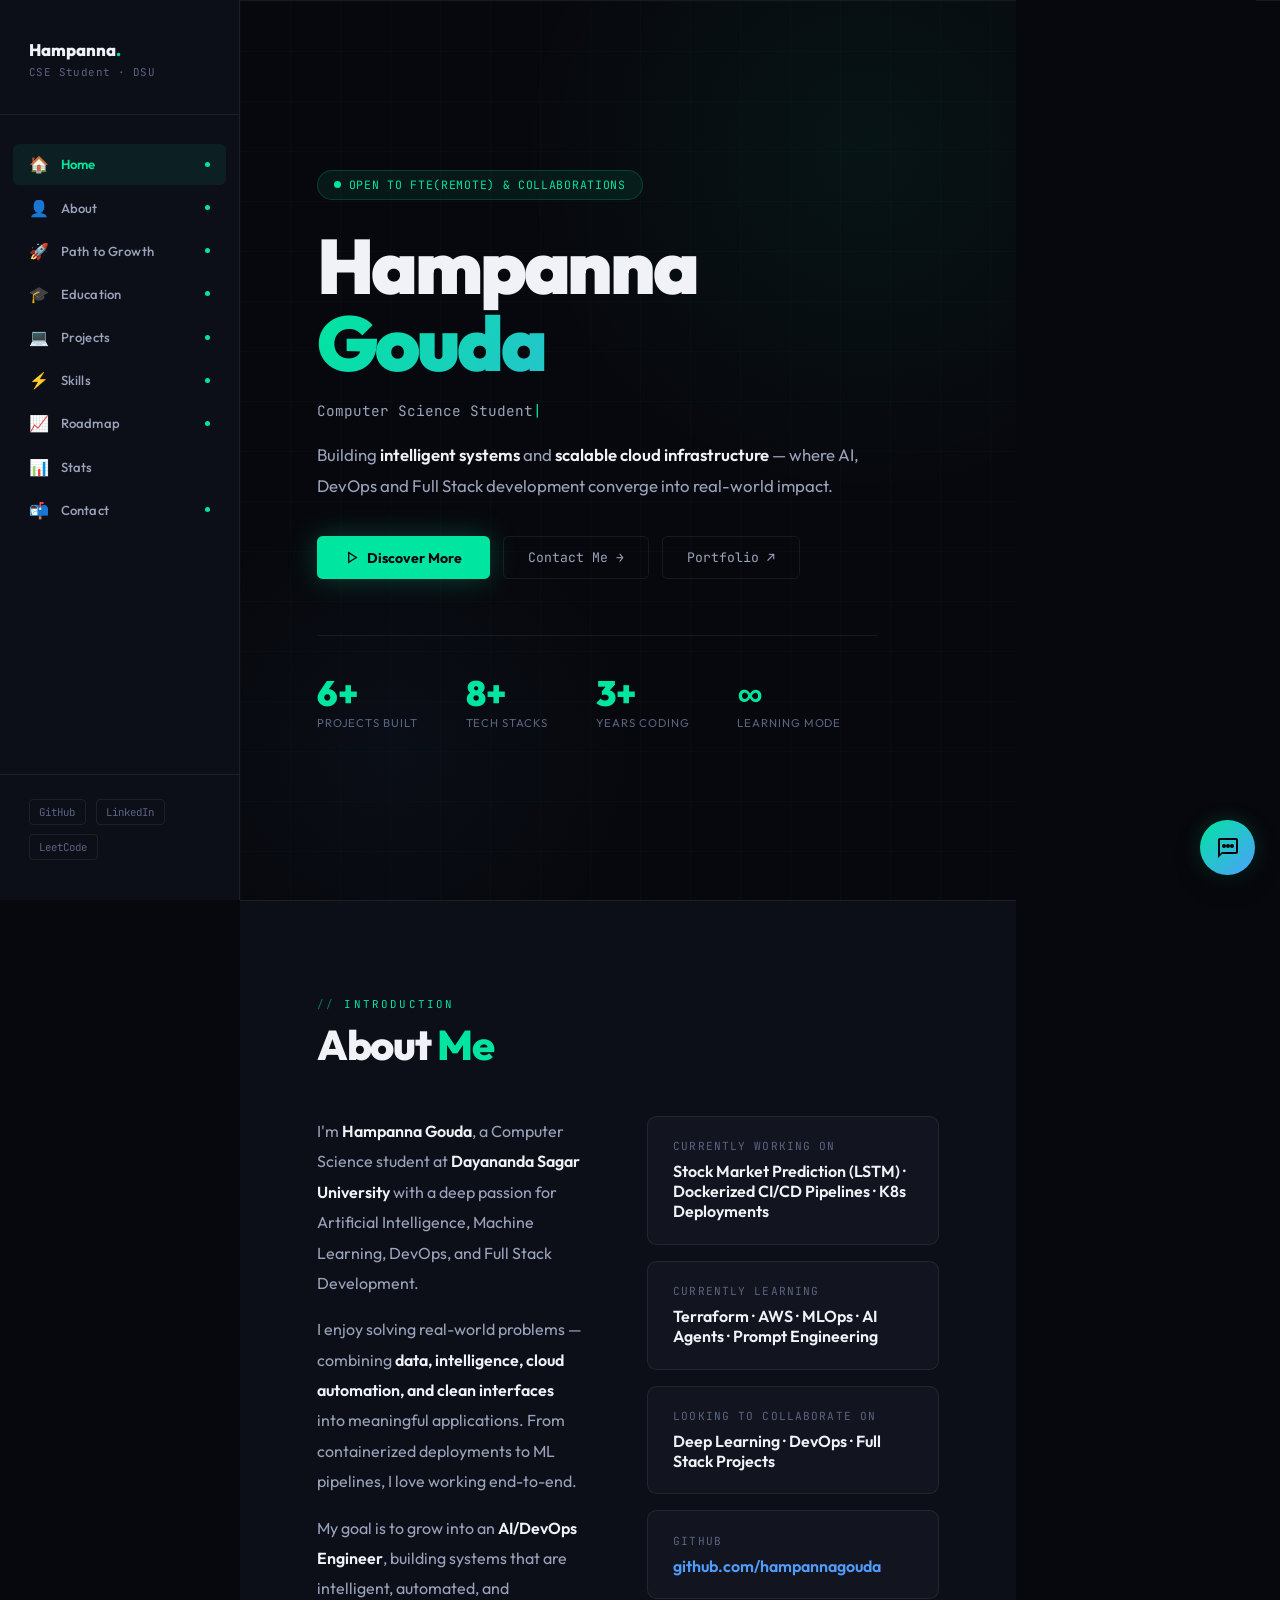
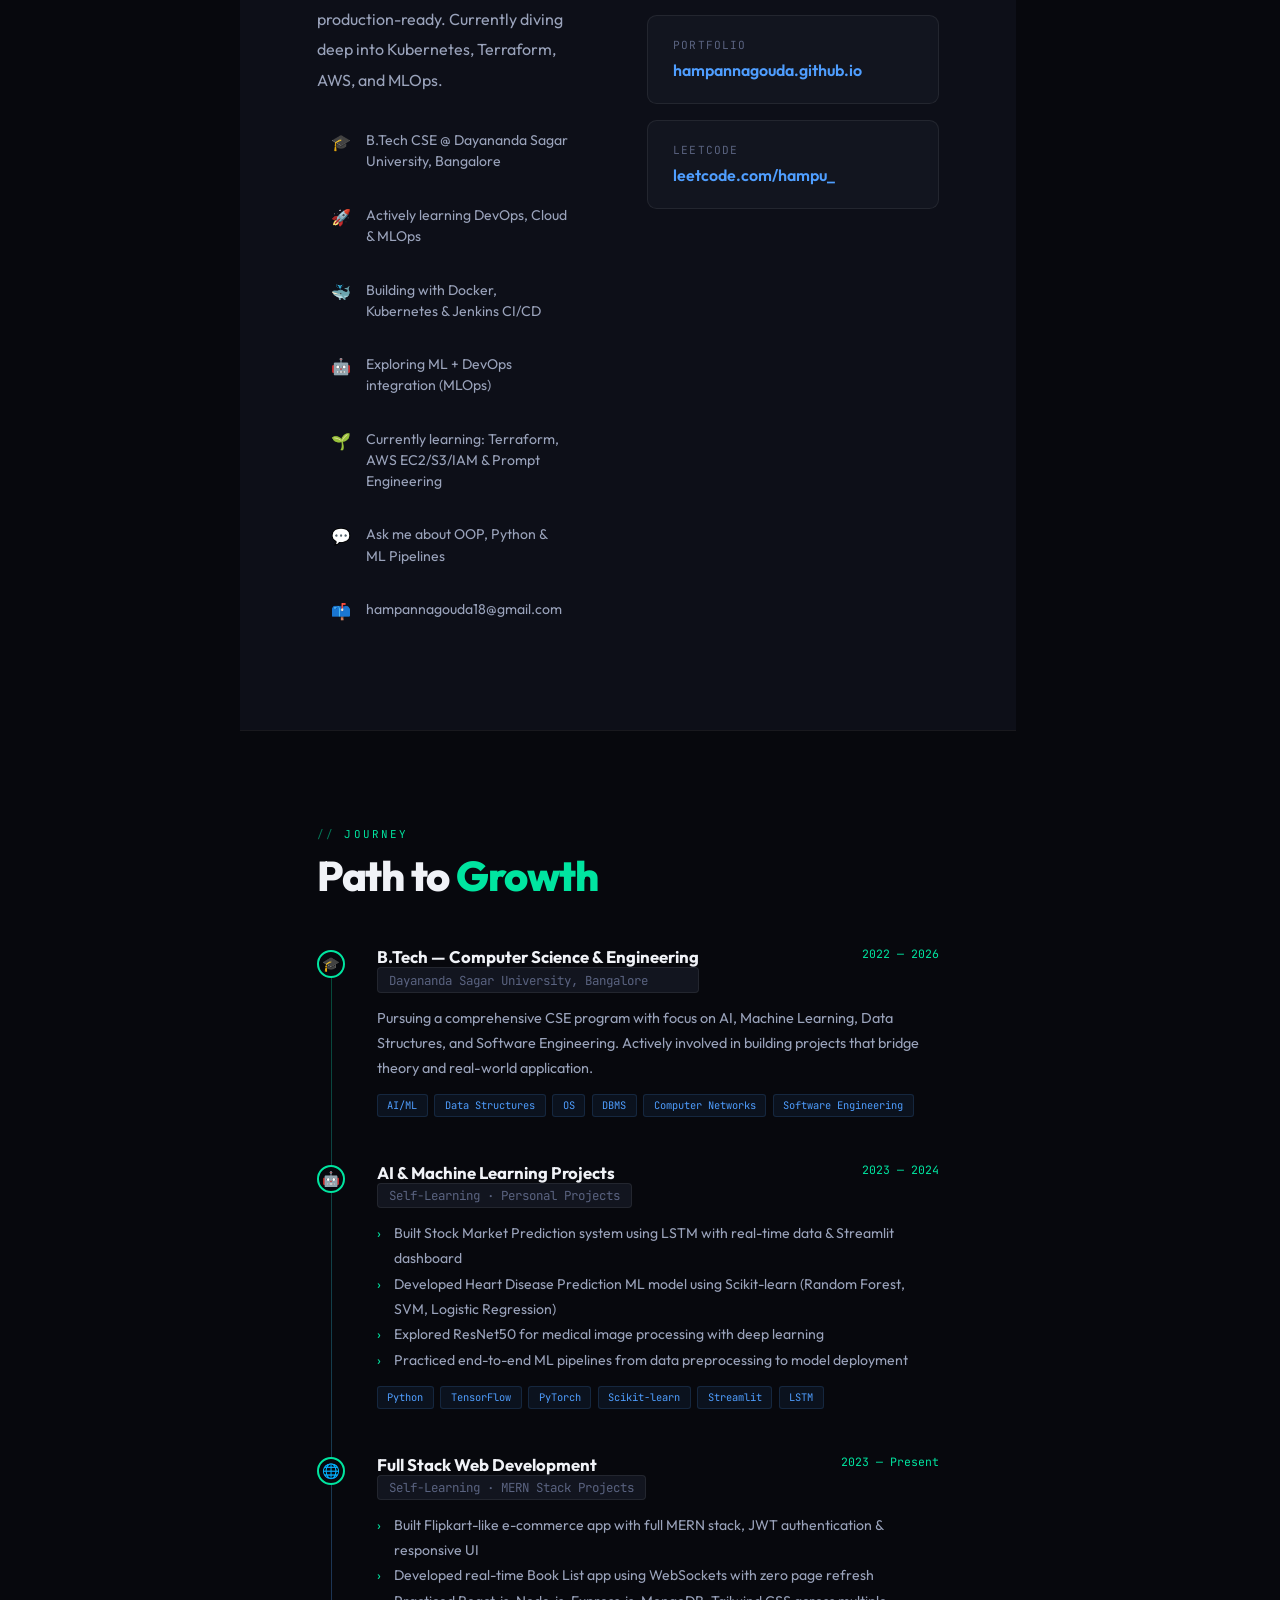
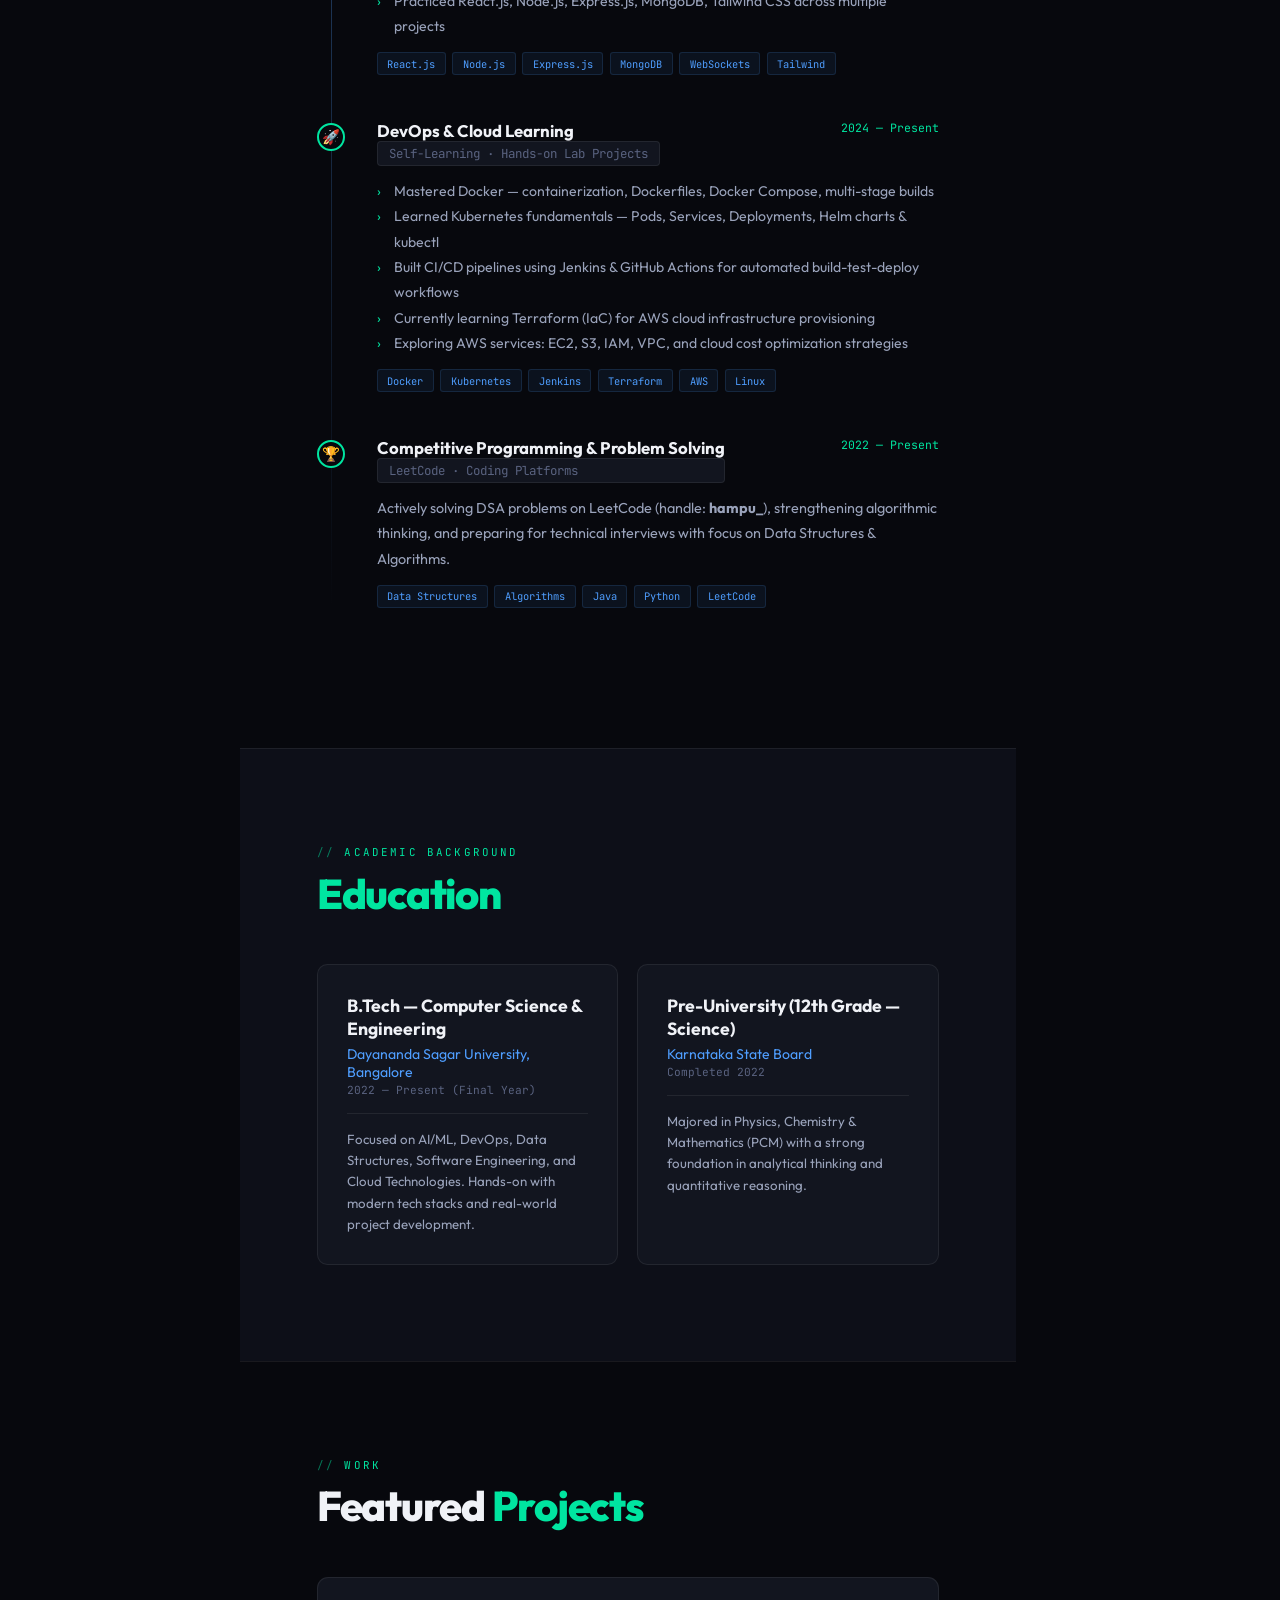
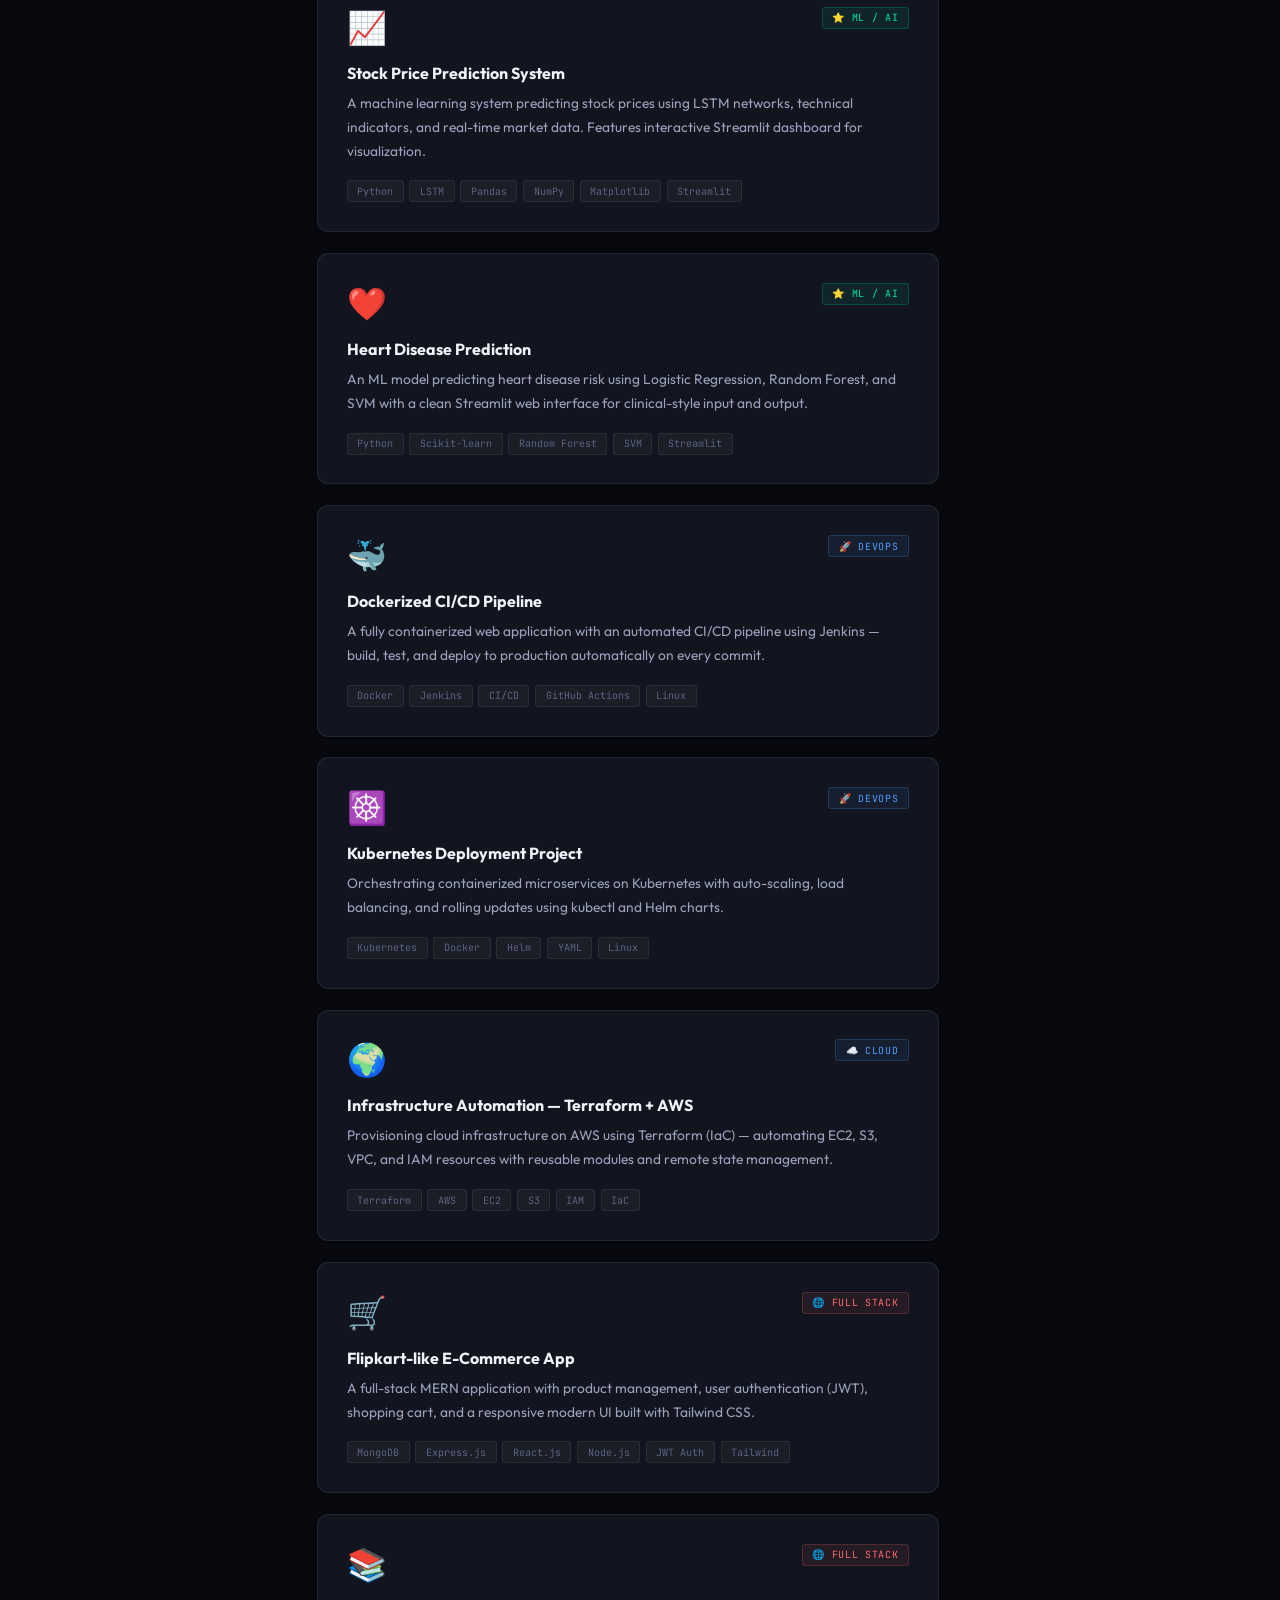
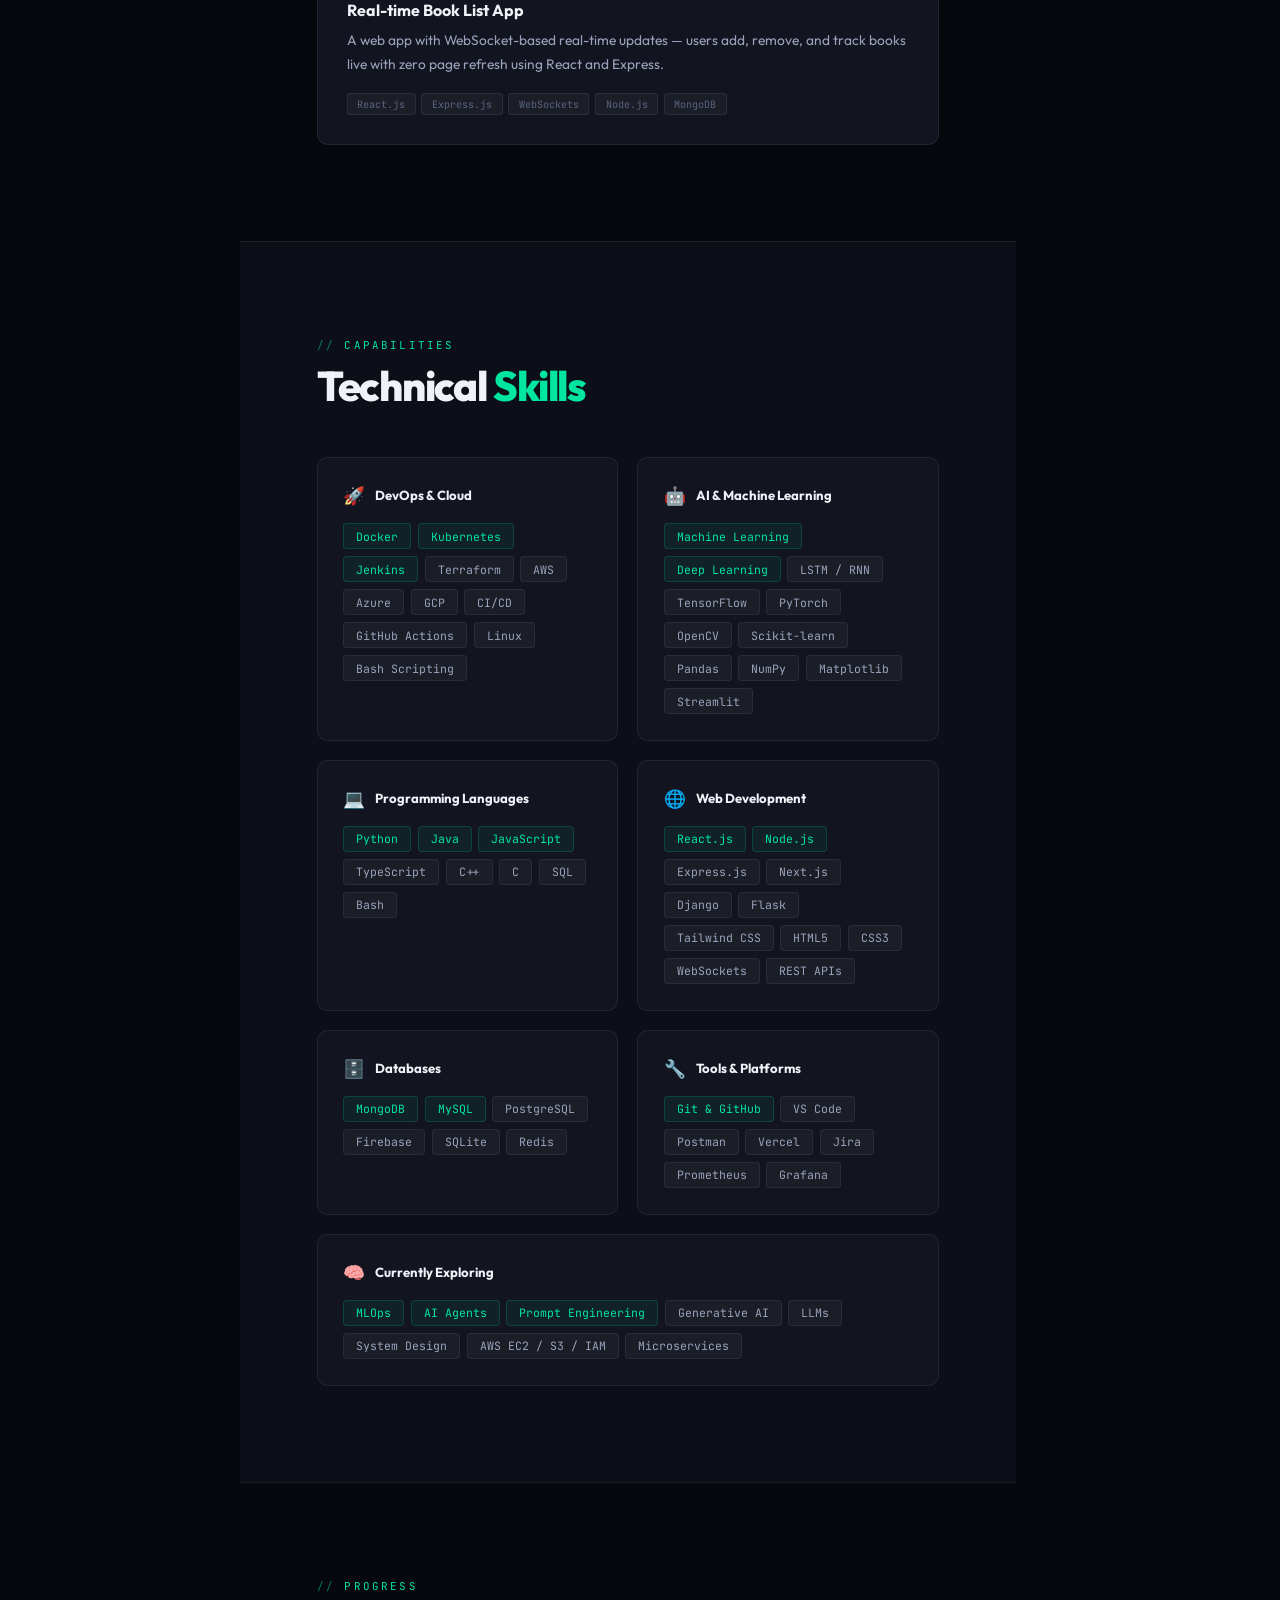
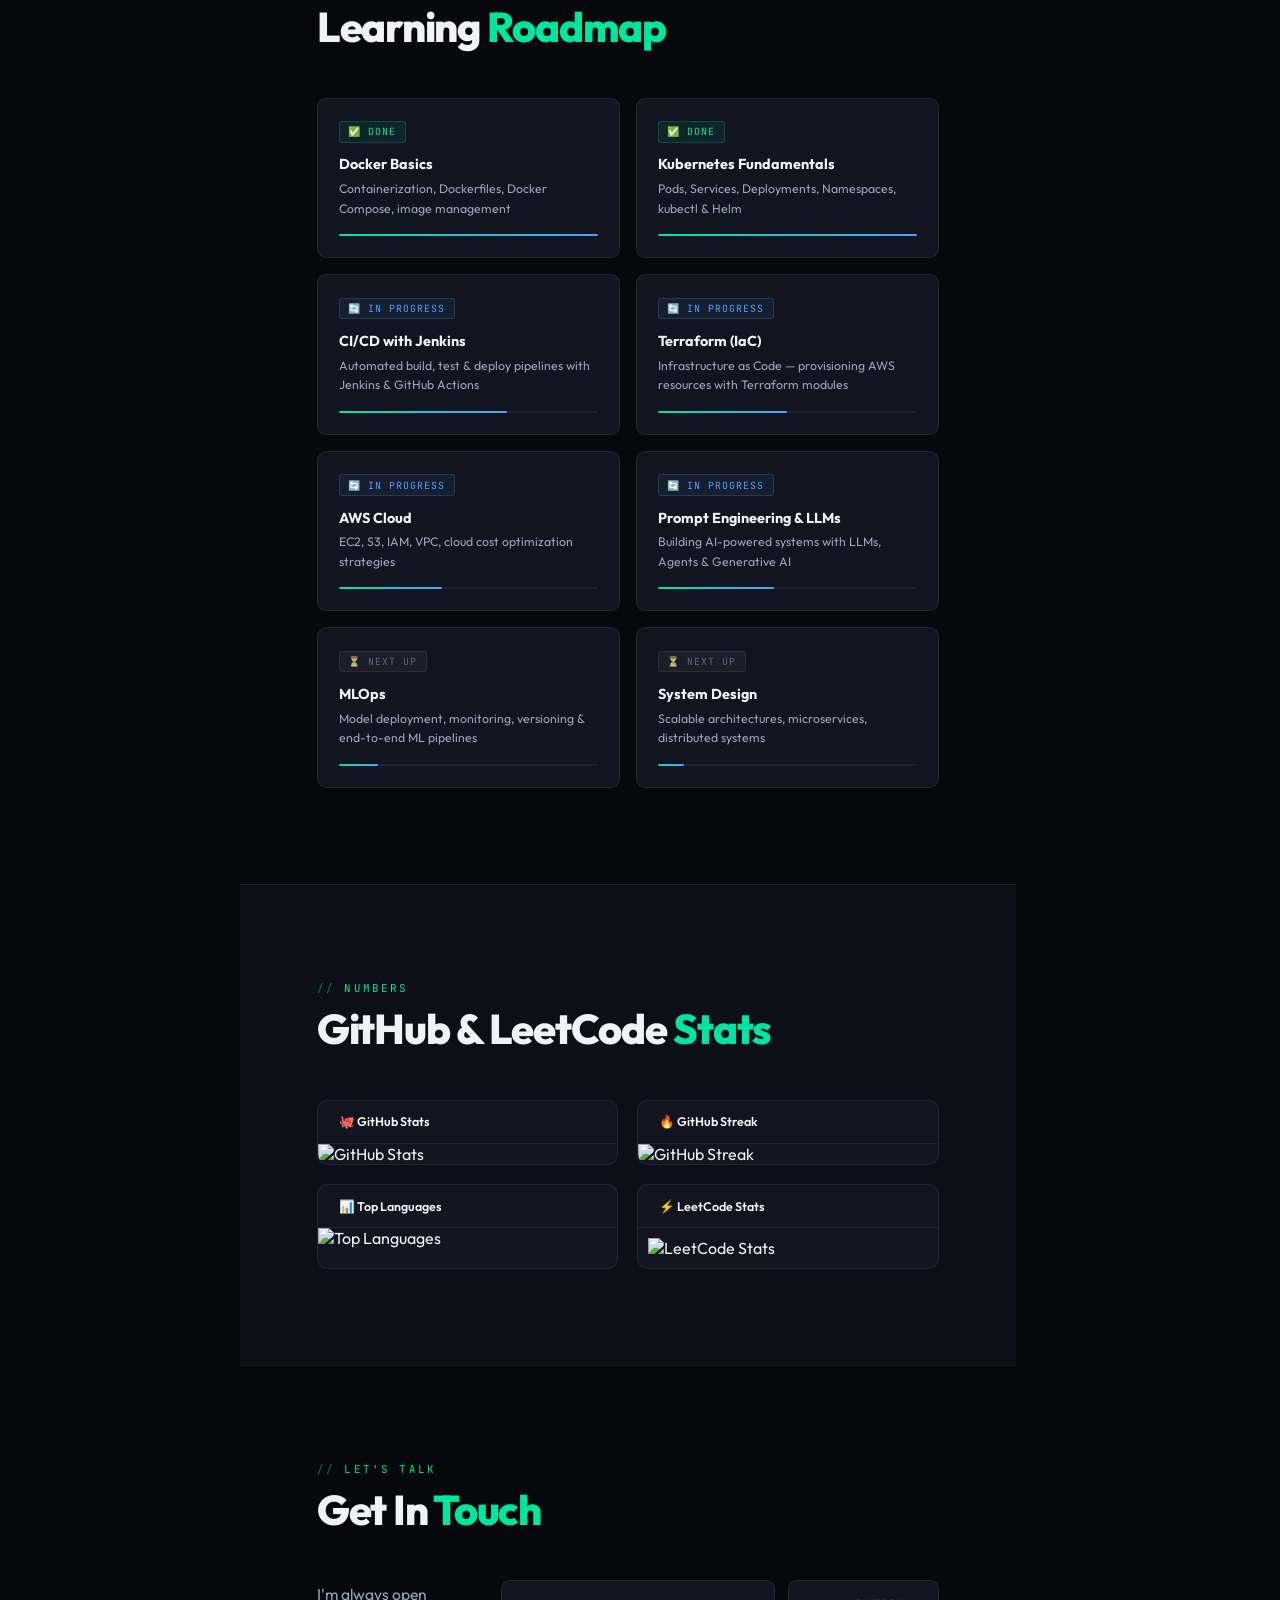
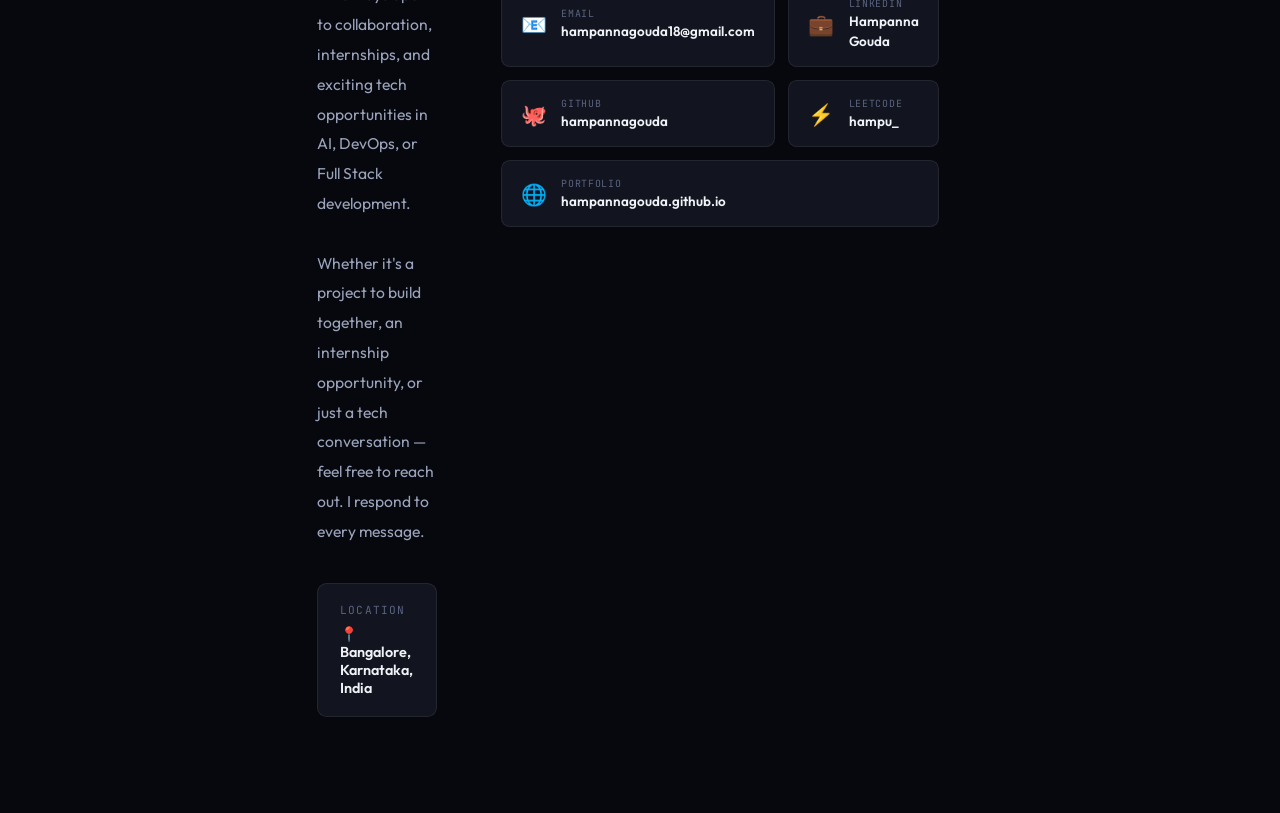
==== commit abaae1a0: "feat: implement interactive portfolio chatbot with dynamic responses and styling" ====
--- a/index_latest.html
+++ b/index_latest.html
@@ -9,6 +9,7 @@
   <link
     href="https://fonts.googleapis.com/css2?family=Outfit:wght@300;400;500;600;700;800;900&family=JetBrains+Mono:wght@400;500;600;700&display=swap"
     rel="stylesheet" />
+  <link rel="stylesheet" href="chatbot.css">
   <style>
     :root {
       --bg: #07080d;
@@ -1968,6 +1969,7 @@
     }, { rootMargin: '-40% 0px -55% 0px' });
     sections.forEach(s => sectionObserver.observe(s));
   </script>
+  <script src="chatbot.js"></script>
 </body>
 
 </html>
--- a/chatbot.css
+++ b/chatbot.css
@@ -0,0 +1,394 @@
+/* ── PORTFOLIO CHATBOT STYLESHEET ── */
+
+/* Chat Trigger Button */
+.chatbot-toggle {
+  position: fixed;
+  bottom: 25px;
+  right: 25px;
+  width: 55px;
+  height: 55px;
+  border-radius: 50%;
+  background: linear-gradient(135deg, var(--accent), var(--accent2));
+  border: none;
+  cursor: pointer;
+  z-index: 999;
+  display: flex;
+  align-items: center;
+  justify-content: center;
+  box-shadow: 0 8px 24px rgba(0, 0, 0, 0.4), 0 0 20px rgba(0, 229, 160, 0.2);
+  transition: transform 0.3s cubic-bezier(0.175, 0.885, 0.32, 1.275), box-shadow 0.3s;
+}
+
+.chatbot-toggle:hover {
+  transform: translateY(-4px) scale(1.05);
+  box-shadow: 0 12px 30px rgba(0, 0, 0, 0.5), 0 0 30px rgba(0, 229, 160, 0.45);
+}
+
+.chatbot-toggle svg {
+  width: 24px;
+  height: 24px;
+  fill: #020508;
+  transition: transform 0.3s;
+}
+
+.chatbot-toggle.open svg {
+  transform: rotate(90deg);
+}
+
+/* Chat Window Container */
+.chatbot-window {
+  position: fixed;
+  bottom: 95px;
+  right: 25px;
+  width: 380px;
+  height: 60vh;
+  max-height: 550px;
+  min-height: 380px;
+  background: rgba(11, 21, 32, 0.78);
+  backdrop-filter: blur(16px);
+  -webkit-backdrop-filter: blur(16px);
+  border: 1px solid var(--border);
+  border-radius: 16px;
+  z-index: 999;
+  display: flex;
+  flex-direction: column;
+  overflow: hidden;
+  box-shadow: 0 15px 40px rgba(0, 0, 0, 0.5), 0 0 30px rgba(56, 189, 248, 0.05);
+  opacity: 0;
+  transform: translateY(20px) scale(0.95);
+  pointer-events: none;
+  transition: opacity 0.3s cubic-bezier(0.25, 0.8, 0.25, 1), transform 0.3s cubic-bezier(0.25, 0.8, 0.25, 1);
+}
+
+/* Open State */
+.chatbot-window.open {
+  opacity: 1;
+  transform: translateY(0) scale(1);
+  pointer-events: all;
+}
+
+/* Header */
+.chatbot-header {
+  padding: 14px 18px;
+  background: rgba(7, 13, 20, 0.5);
+  border-bottom: 1px solid var(--border);
+  display: flex;
+  align-items: center;
+  justify-content: space-between;
+}
+
+.chatbot-header-info {
+  display: flex;
+  align-items: center;
+  gap: 10px;
+}
+
+.chatbot-avatar {
+  width: 34px;
+  height: 34px;
+  border-radius: 50%;
+  background: linear-gradient(135deg, rgba(56, 189, 248, 0.15), rgba(129, 140, 248, 0.15));
+  border: 1.5px solid var(--accent);
+  display: flex;
+  align-items: center;
+  justify-content: center;
+  font-size: 16px;
+  position: relative;
+}
+
+.chatbot-avatar::after {
+  content: '';
+  position: absolute;
+  bottom: 0;
+  right: 0;
+  width: 8px;
+  height: 8px;
+  background: #34d399;
+  border-radius: 50%;
+  border: 1.5px solid #0b1520;
+  animation: pulse-avatar 2s infinite;
+}
+
+.chatbot-title {
+  display: flex;
+  flex-direction: column;
+}
+
+.chatbot-title h4 {
+  font-size: 0.88rem;
+  font-weight: 700;
+  color: var(--text);
+  margin: 0;
+  line-height: 1.2;
+}
+
+.chatbot-title span {
+  font-size: 0.68rem;
+  font-family: 'JetBrains Mono', monospace;
+  color: var(--accent);
+  opacity: 0.95;
+}
+
+.chatbot-close {
+  background: none;
+  border: none;
+  cursor: pointer;
+  padding: 4px;
+  display: flex;
+  align-items: center;
+  justify-content: center;
+  opacity: 0.6;
+  transition: opacity 0.2s, transform 0.2s;
+}
+
+.chatbot-close:hover {
+  opacity: 1;
+  transform: scale(1.1);
+}
+
+.chatbot-close svg {
+  width: 18px;
+  height: 18px;
+  stroke: var(--text);
+}
+
+/* Chat Messages */
+.chatbot-messages {
+  flex: 1;
+  padding: 16px;
+  overflow-y: auto;
+  display: flex;
+  flex-direction: column;
+  gap: 12px;
+  scrollbar-width: thin;
+  scrollbar-color: var(--accent) transparent;
+}
+
+.chatbot-messages::-webkit-scrollbar {
+  width: 4px;
+}
+
+.chatbot-messages::-webkit-scrollbar-track {
+  background: transparent;
+}
+
+.chatbot-messages::-webkit-scrollbar-thumb {
+  background: var(--accent);
+  border-radius: 2px;
+}
+
+/* Message Bubbles */
+.chatbot-msg {
+  max-width: 82%;
+  padding: 10px 14px;
+  border-radius: 14px;
+  font-size: 0.82rem;
+  line-height: 1.5;
+  word-wrap: break-word;
+  animation: slideInMsg 0.25s ease-out forwards;
+  position: relative;
+}
+
+.chatbot-msg.bot {
+  align-self: flex-start;
+  background: rgba(255, 255, 255, 0.04);
+  border: 1px solid var(--border);
+  color: var(--text);
+  border-bottom-left-radius: 2px;
+}
+
+.chatbot-msg.user {
+  align-self: flex-end;
+  background: linear-gradient(135deg, var(--accent), var(--accent2));
+  color: #020508;
+  font-weight: 550;
+  border-bottom-right-radius: 2px;
+}
+
+.chatbot-msg.bot a {
+  color: var(--accent);
+  text-decoration: underline;
+  font-weight: 600;
+  transition: opacity 0.2s;
+}
+
+.chatbot-msg.bot a:hover {
+  opacity: 0.8;
+}
+
+.chatbot-msg.bot strong {
+  color: #fff;
+  font-weight: 700;
+}
+
+.chatbot-msg.user strong {
+  color: #020508;
+  font-weight: 700;
+}
+
+/* Quick Replies */
+.chatbot-quick-replies {
+  display: flex;
+  flex-wrap: wrap;
+  gap: 6px;
+  padding: 0 16px 12px;
+  background: transparent;
+}
+
+.chatbot-pill {
+  font-family: 'JetBrains Mono', monospace;
+  font-size: 0.68rem;
+  padding: 6px 12px;
+  background: rgba(255, 255, 255, 0.03);
+  border: 1px solid var(--border);
+  color: var(--text);
+  border-radius: 20px;
+  cursor: pointer;
+  transition: all 0.2s ease;
+  white-space: nowrap;
+}
+
+.chatbot-pill:hover {
+  background: rgba(0, 229, 160, 0.08);
+  border-color: var(--accent);
+  color: var(--accent);
+  transform: translateY(-1px);
+}
+
+/* Footer / Input Container */
+.chatbot-footer {
+  padding: 12px 16px 16px;
+  background: rgba(7, 13, 20, 0.4);
+  border-top: 1px solid var(--border);
+  display: flex;
+  gap: 8px;
+}
+
+.chatbot-input-wrapper {
+  flex: 1;
+  position: relative;
+  display: flex;
+  align-items: center;
+}
+
+.chatbot-input {
+  width: 100%;
+  padding: 10px 14px;
+  background: rgba(2, 5, 8, 0.5);
+  border: 1px solid var(--border);
+  border-radius: 24px;
+  color: var(--text);
+  font-family: 'Outfit', sans-serif;
+  font-size: 0.82rem;
+  outline: none;
+  transition: border-color 0.2s, box-shadow 0.2s;
+}
+
+.chatbot-input:focus {
+  border-color: var(--accent);
+  box-shadow: 0 0 10px rgba(0, 229, 160, 0.15);
+}
+
+.chatbot-send {
+  background: linear-gradient(135deg, var(--accent), var(--accent2));
+  border: none;
+  width: 36px;
+  height: 36px;
+  border-radius: 50%;
+  display: flex;
+  align-items: center;
+  justify-content: center;
+  cursor: pointer;
+  transition: transform 0.2s, opacity 0.2s;
+  flex-shrink: 0;
+  box-shadow: 0 4px 12px rgba(0, 0, 0, 0.2);
+}
+
+.chatbot-send:hover {
+  transform: scale(1.05);
+}
+
+.chatbot-send:active {
+  transform: scale(0.95);
+}
+
+.chatbot-send svg {
+  width: 16px;
+  height: 16px;
+  fill: #020508;
+  margin-left: 2px; /* Slight visual adjustment for the play/send angle */
+}
+
+/* Typing Indicator Animation */
+.chatbot-typing-dots {
+  display: inline-flex;
+  align-items: center;
+  gap: 4px;
+  padding: 4px 6px;
+}
+
+.chatbot-typing-dots span {
+  width: 6px;
+  height: 6px;
+  background: var(--accent);
+  border-radius: 50%;
+  opacity: 0.4;
+  animation: bounce-dot 1.2s infinite ease-in-out;
+}
+
+.chatbot-typing-dots span:nth-child(2) {
+  animation-delay: 0.2s;
+}
+
+.chatbot-typing-dots span:nth-child(3) {
+  animation-delay: 0.4s;
+}
+
+/* Keyframes */
+@keyframes slideInMsg {
+  from {
+    opacity: 0;
+    transform: translateY(8px);
+  }
+  to {
+    opacity: 1;
+    transform: translateY(0);
+  }
+}
+
+@keyframes bounce-dot {
+  0%, 100% {
+    transform: translateY(0);
+    opacity: 0.4;
+  }
+  50% {
+    transform: translateY(-4px);
+    opacity: 1;
+  }
+}
+
+@keyframes pulse-avatar {
+  0% {
+    box-shadow: 0 0 0 0 rgba(52, 211, 153, 0.4);
+  }
+  70% {
+    box-shadow: 0 0 0 6px rgba(52, 211, 153, 0);
+  }
+  100% {
+    box-shadow: 0 0 0 0 rgba(52, 211, 153, 0);
+  }
+}
+
+/* Responsive Styles */
+@media (max-width: 450px) {
+  .chatbot-window {
+    width: calc(100% - 32px);
+    height: 70vh;
+    bottom: 85px;
+    right: 16px;
+  }
+  .chatbot-toggle {
+    bottom: 16px;
+    right: 16px;
+  }
+}
